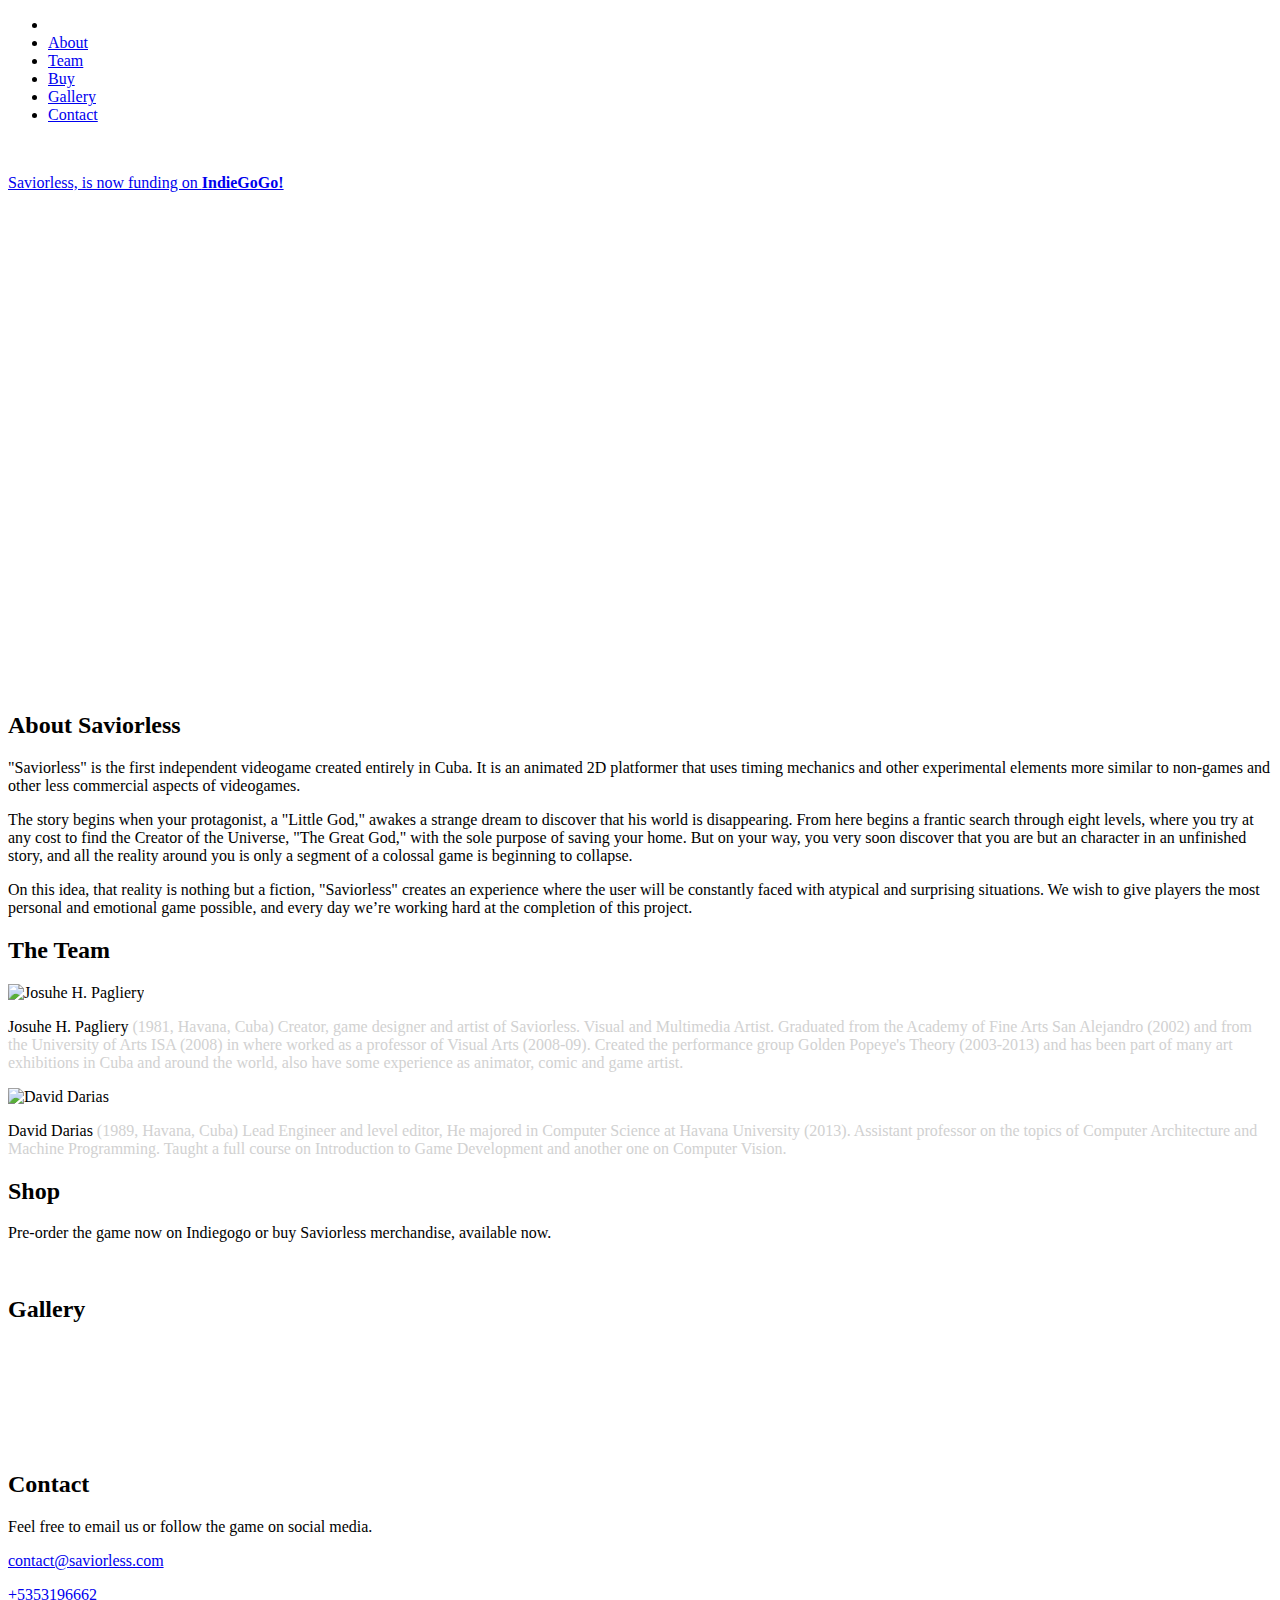
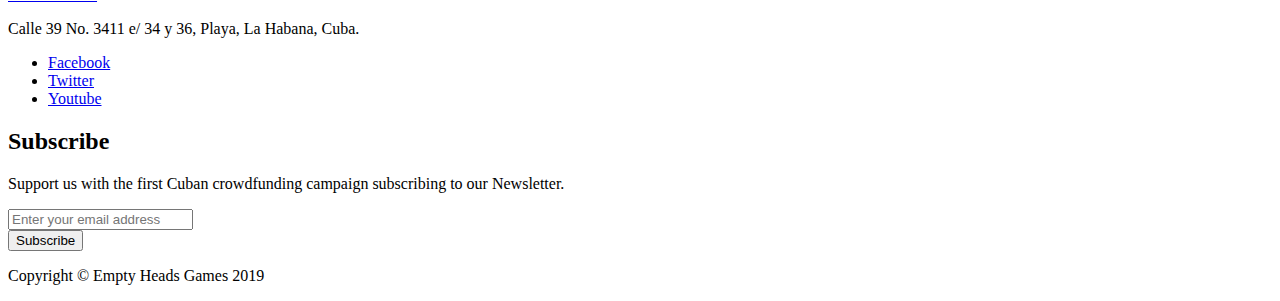
==== index.html @ 5dbf782b "Fixed mixed content" ====
<!DOCTYPE html>
<html lang="en">

<head>
    
    <!-- Some meta data for search engines -->
    <meta charset="utf-8">
    <meta http-equiv="X-UA-Compatible" content="IE=edge">
    <meta name="viewport" content="width=device-width, initial-scale=1">
    <meta name="description" content="This is the official website for the game Saviorless.">

    <title>Saviorless - The First Cuban Indie Game</title>

    <!-- Bootstrap Core CSS -->
    <link href="./css/bootstrap.min.css" rel="stylesheet">

    <!-- Custom CSS -->
    <link href="./css/grayscale.css" rel="stylesheet">

    <!-- Custom Fonts -->
    <link href="./font-awesome/css/font-awesome.min.css" rel="stylesheet" type="text/css">
    
    <!-- Gallery CSS -->
    <link href="./css/gallery.css" rel="stylesheet" type="text/css">
    <link rel="stylesheet" id="gallery-all-css-css"  href="./css/gallery-all.css?ver=4.2.8" type="text/css" media="all" />
    <link rel="stylesheet" id="style2-os-css-css"  href="./css/style2-os.css?ver=4.2.8" type="text/css" media="all" />

    <link href="./css/lightbox.min.css" rel="stylesheet">
    <link rel="stylesheet" id="fontawesome-css-css"  href="./css/font-awesome.css?ver=4.2.8" type="text/css" media="all" />
    
    <link href="https://fonts.googleapis.com/css?family=Lora:400,700,400italic,700italic" rel="stylesheet" type="text/css">
    <link href="https://fonts.googleapis.com/css?family=Montserrat:400,700" rel="stylesheet" type="text/css">

    <!-- HTML5 Shim and Respond.js IE8 support of HTML5 elements and media queries -->
    <!-- WARNING: Respond.js doesn't work if you view the page via file:// -->
    <!--[if lt IE 9]>
        <script src="https://oss.maxcdn.com/libs/html5shiv/3.7.0/html5shiv.js"></script>
        <script src="https://oss.maxcdn.com/libs/respond.js/1.4.2/respond.min.js"></script>
    <![endif]-->

</head>

<body id="page-top" data-spy="scroll" data-target=".navbar-fixed-top">

    <!-- Navigation -->
    <nav class="navbar navbar-custom navbar-fixed-top" role="navigation">
        <div class="menu">
            <div class="navbar-header">
                <!--<button type="button" class="navbar-toggle" data-toggle="collapse" data-target=".navbar-main-collapse">
                    <i class="fa fa-bars"></i>
                </button>
                <a class="navbar-brand page-scroll" href="#page-top">
                    <i class="fa fa-play-circle"></i>  <span class="light">Start</span> Bootstrap
                </a>-->
            </div>

            <!-- Collect the nav links, forms, and other content for toggling -->
            <div class="collapse navbar-collapse navbar-right navbar-main-collapse">
                <ul class="nav navbar-nav">
                    <!-- Hidden li included to remove active class from about link when scrolled up past about section -->
                    <li class="hidden">
                        <a href="#page-top"></a>
                    </li>
                    <li>
                        <a class="page-scroll" href="#about">About</a>
                    </li>
                    <li>
                        <a class="page-scroll" href="#team">Team</a>
                    </li>               
                    <li>
                        <a class="page-scroll" href="#shop">Buy</a>
                    </li>
                    <li>
                        <a class="page-scroll" href="#gallery">Gallery</a>
                    </li>
                    <li>
                        <a class="page-scroll" href="#contact">Contact</a>
                    </li>
                    <!-- <li>
                        <a href="https://saviorless.com/spanish">Español</a>
                    </li> -->
                </ul>
            </div>
            <!-- /.navbar-collapse -->
        </div>
        <!-- /.container -->
    </nav>

    <!-- Intro Header -->
    <header class="intro">
        <div class="intro-body">            
           <i class="fa animated"></i>
           <a href="https://www.indiegogo.com/projects/savior-cuba-s-first-indie-game/x/15073929#/">
                <div class="col-lg-8 col-lg-offset-2 text-left ">
                    <img src="./img/iggcampaign.png" alt="" class="campaign-img johann">
                </div>
            </a>
            <div class="col-lg-8 col-lg-offset-2 subscribe-container">
                <p class="subscribe-text"><a href="https://igg.me/at/savior-game">Saviorless, is now funding on <strong>IndieGoGo!</strong></a></p>
            </div>
        </div>
    </header>
    
    <!-- About Section -->
    <section id="about" class="container content-section text-center">
        <div class="row">
        <iframe width="854" height="480" src="https://www.youtube.com/embed/523-7oLq68Y" frameborder="0" allowfullscreen></iframe>
            <div class="col-lg-8 col-lg-offset-2">
                <h2>About Saviorless</h2>
                <p>
                    "Saviorless" is the first independent videogame created entirely in Cuba. It is an animated 2D platformer that uses timing mechanics and other experimental elements more similar to non-games and other less commercial aspects of videogames.
                </p>                 
                <p>
                    The story begins when your protagonist, a "Little God," awakes a strange dream to discover that his world is disappearing. From here begins a frantic search through eight levels, where you try at any cost to find the Creator of the Universe, "The Great God," with the sole purpose of saving your home. But on your way, you very soon discover that you are but an character in an unfinished story, and all the reality around you is only a segment of a colossal game is beginning to collapse. 
                </p>
                <p>
                    On this idea, that reality is nothing but a fiction, "Saviorless" creates an experience where the user will be constantly faced with atypical and surprising situations. We wish to give players the most personal and emotional game possible, and every day we’re working hard at the completion of this project.
                </p>
            </div>
        </div>
    </section>
    <!-- END About Section -->
    
    <!-- Content Section -->
    <section id="content" class="content-section text-center">
        <div class="download-section-1">
            <div class="container">
                <div class="col-lg-8 col-lg-offset-2">
                    <h2></h2>
                    <p></p>                    
                </div>
            </div>
        </div>
    </section>
    <!--END Content Section -->
    
    <!-- Team Section -->
    <section id="team" class="container content-section text-center">
        <div class="row">
            <div class="col-lg-8 col-lg-offset-2">
                <h2>The Team</h2>
                <img src="./img/josuhe.png" alt="Josuhe H. Pagliery" height="190" >
                <p>
                    <!-- PARCHESON DO NOT PASTE CODE OR TEXT HERE-->
                </p>
                <p>
                  Josuhe H. Pagliery <span style="color: rgb(209, 209, 209)">(1981, Havana, Cuba) Creator, game designer and artist of Saviorless. Visual and Multimedia Artist. Graduated from the Academy of Fine Arts San Alejandro (2002) and from the University of Arts ISA (2008) in where worked as a professor of Visual Arts (2008-09). Created the performance group Golden Popeye's Theory (2003-2013) and has been part of many art exhibitions in Cuba and around the world, also have some experience as animator, comic and game artist.</span>
                </p>

                <img src="./img/david.jpg" alt="David Darias" height="190">
                <p>
                  <!-- PARCHESON DO NOT PASTE CODE OR TEXT HERE-->
                </p>
                <p>
                  David Darias <span style="color: rgb(209, 209, 209)">(1989, Havana, Cuba) Lead Engineer and level editor, He majored in Computer Science at Havana University (2013). Assistant professor on the topics of Computer Architecture and Machine Programming. Taught a full course on Introduction to Game Development and another one on Computer Vision.</span>
                </p>
                
            </div>
        </div>
    </section>
    <!--END Team Section -->
    
    <!-- Content Section -->
    <section id="content" class="content-section text-center">
        <div class="download-section-2">
            <div class="container">
                <div class="col-lg-8 col-lg-offset-2">
                    <h2></h2>
                    <p></p>                    
                </div>
            </div>
        </div>
    </section>
    <!--END Content Section -->
    
    <!-- Shop Section -->
    <section id="shop" class="container content-section text-center">
        <div class="row">
            <div class="col-lg-8 col-lg-offset-2">
                <h2>Shop</h2>
                <p>
                    Pre-order the game now on Indiegogo or buy Saviorless merchandise, available now.
                </p>

                <div style="text-align:center">
					<a href="https://www.indiegogo.com/projects/savior-cuba-s-first-indie-game/x/15073929#/"><img src="./img/iggcampaign.png" alt=""></a>
                </div>

                <p></p>
                <!-- All the merchandise code, we have none so it is commented -->
                <!-- <h3>Merchandise</h3>

                <div id='collection-component-14b2c79ce01'></div>
                <script type="text/javascript">
                /*<![CDATA[*/

                (function () {
                  var scriptURL = 'https://sdks.shopifycdn.com/buy-button/latest/buy-button-storefront.min.js';
                  if (window.ShopifyBuy) {
                    if (window.ShopifyBuy.UI) {
                      ShopifyBuyInit();
                    } else {
                      loadScript();
                    }
                  } else {
                    loadScript();
                  }

                  function loadScript() {
                    var script = document.createElement('script');
                    script.async = true;
                    script.src = scriptURL;
                    (document.getElementsByTagName('head')[0] || document.getElementsByTagName('body')[0]).appendChild(script);
                    script.onload = ShopifyBuyInit;
                  }

                  function ShopifyBuyInit() {
                    var client = ShopifyBuy.buildClient({
                      domain: 'this-is-my-co.myshopify.com',
                      apiKey: '4f7c0e0a774427cfbc01e65e564c1fd7',
                      appId: '6',
                    });

                    ShopifyBuy.UI.onReady(client).then(function (ui) {
                      ui.createComponent('collection', {
                        id: 50714738803,
                        node: document.getElementById('collection-component-14b2c79ce01'),
                        moneyFormat: '%24%7B%7Bamount%7D%7D',
                        options: {
                  "product": {
                    "variantId": "all",
                    "contents": {
                      "imgWithCarousel": false,
                      "variantTitle": false,
                      "description": false,
                      "buttonWithQuantity": false,
                      "quantity": false
                    },
                    "styles": {
                      "product": {
                        "@media (min-width: 601px)": {
                          "max-width": "calc(25% - 20px)",
                          "margin-left": "20px",
                          "margin-bottom": "50px"
                        }
                      },
                      "button": {
                        "background-color": "#c70218",
                        "font-family": "Lora, serif",
                        ":hover": {
                          "background-color": "#ff0329"
                        },
                        "font-weight": "normal",
                        ":focus": {
                          "background-color": "#ff0329"
                        }
                      },
                      "variantTitle": {
                        "font-family": "Lora, serif",
                        "font-weight": "normal"
                      },
                      "title": {
                        "font-family": "Lora, serif",
                        "font-weight": "normal",
                        "color": "#ffffff"
                      },
                      "description": {
                        "font-family": "Lora, serif",
                        "font-weight": "normal"
                      },
                      "price": {
                        "font-family": "Lora, serif",
                        "color": "#ffffff",
                        "font-weight": "normal"
                      },
                      "compareAt": {
                        "font-family": "Lora, serif",
                        "font-weight": "normal",
                        "color": "#ffffff"
                      }
                    },
                    "googleFonts": [
                      "Lora",
                      "Lora",
                      "Lora",
                      "Lora",
                      "Lora",
                      "Lora"
                    ]
                  },
                  "cart": {
                    "contents": {
                      "button": true
                    },
                    "styles": {
                      "button": {
                        "background-color": "#c70218",
                        "font-family": "Lora, serif",
                        ":hover": {
                          "background-color": "#ff0329"
                        },
                        "font-weight": "normal",
                        ":focus": {
                          "background-color": "#ff0329"
                        }
                      },
                      "footer": {
                        "background-color": "#ffffff"
                      }
                    },
                    "googleFonts": [
                      "Lora"
                    ]
                  },
                  "modalProduct": {
                    "contents": {
                      "img": false,
                      "imgWithCarousel": true,
                      "variantTitle": false,
                      "buttonWithQuantity": true,
                      "button": false,
                      "quantity": false
                    },
                    "styles": {
                      "product": {
                        "@media (min-width: 601px)": {
                          "max-width": "100%",
                          "margin-left": "0px",
                          "margin-bottom": "0px"
                        }
                      },
                      "button": {
                        "background-color": "#c70218",
                        "font-family": "Lora, serif",
                        ":hover": {
                          "background-color": "#ff0329"
                        },
                        "font-weight": "normal",
                        ":focus": {
                          "background-color": "#ff0329"
                        }
                      },
                      "variantTitle": {
                        "font-family": "Lora, serif",
                        "font-weight": "normal"
                      },
                      "title": {
                        "font-family": "Lora, serif",
                        "font-weight": "normal"
                      },
                      "description": {
                        "font-family": "Lora, serif",
                        "font-weight": "normal"
                      },
                      "price": {
                        "font-family": "Lora, serif",
                        "font-weight": "normal"
                      },
                      "compareAt": {
                        "font-family": "Lora, serif",
                        "font-weight": "normal"
                      }
                    },
                    "googleFonts": [
                      "Lora",
                      "Lora",
                      "Lora",
                      "Lora",
                      "Lora",
                      "Lora"
                    ]
                  },
                  "toggle": {
                    "styles": {
                      "toggle": {
                        "font-family": "Lora, serif",
                        "background-color": "#c70218",
                        ":hover": {
                          "background-color": "#ff0329"
                        },
                        "font-weight": "normal",
                        ":focus": {
                          "background-color": "#ff0329"
                        }
                      }
                    },
                    "googleFonts": [
                      "Lora"
                    ]
                  },
                  "option": {
                    "styles": {
                      "label": {
                        "font-family": "Lora, serif"
                      },
                      "select": {
                        "font-family": "Lora, serif"
                      }
                    },
                    "googleFonts": [
                      "Lora",
                      "Lora"
                    ]
                  },
                  "productSet": {
                    "styles": {
                      "products": {
                        "@media (min-width: 601px)": {
                          "margin-left": "-20px"
                        }
                      }
                    }
                  }
                }
                      });
                    });
                  }
                })();
                /*]]>*/
                </script> -->
            </div>
        </div>
    </section>
    <!--END Shop Section -->

        <!-- Content Section -->
    <section id="content" class="content-section text-center">
        <div class="download-section-3">
            <div class="container">
                <div class="col-lg-8 col-lg-offset-2">
                    <h2></h2>
                    <p></p>                    
                </div>
            </div>
        </div>
    </section>
    <!--END Content Section -->
    
    <!-- Gallery Section -->
    <section id="gallery" class="container content-section text-center">
        <div class="row">
            <h2>Gallery</h2>
            <div class="col-lg-8 col-lg-offset-3">
                <div id="huge_it_gallery_container_1" class="super-list variable-sizes clearfix">
                    <div id="huge_it_gallery_container_moving_1" class="super-list variable-sizes clearfix">
                       <input type="hidden" class="pagenum" value="1" />
                       <input type="hidden" id="total" value="2" />
                       <div class="element_1" tabindex="0" data-symbol="" data-category="alkaline-earth">
                          <div class="image-block_1">
                             <a href="./img/1.jpg" data-lightbox="image-1" data-title=""><img alt="" id="wd-cl-img0" title="" src="./img/1.jpg"  /></a>
                          </div>                              
                       </div>
                       <div class="element_1" tabindex="0" data-symbol="" data-category="alkaline-earth">
                          <div class="image-block_1">
                              <a href="./img/2.jpg" data-lightbox="image-1" data-title=""><img alt="" id="wd-cl-img0" title="" src="./img/2.jpg"  /></a>
                          </div>                              
                       </div>
                       <div class="element_1" tabindex="0" data-symbol="" data-category="alkaline-earth">
                          <div class="image-block_1">
                              <a href="./img/3.jpg" data-lightbox="image-1" data-title=""><img alt="" id="wd-cl-img0" title="" src="./img/3.jpg"  /></a>
                          </div>
                       </div>
                       <div class="element_1" tabindex="0" data-symbol="" data-category="alkaline-earth">
                          <div class="image-block_1">
                              <a href="./img/4.jpg" data-lightbox="image-1" data-title=""><img alt="" id="wd-cl-img0" title="" src="./img/4.jpg"  /></a>
                          </div>                              
                       </div>

                       <div class="element_1" tabindex="0" data-symbol="" data-category="alkaline-earth">
                          <div class="image-block_1">
                              <a href="./img/5.jpg" data-lightbox="image-1" data-title=""><img alt="" id="wd-cl-img0" title="" src="./img/5.jpg"  /></a>
                          </div>                              
                       </div>
                       <div class="element_1" tabindex="0" data-symbol="" data-category="alkaline-earth">
                          <div class="image-block_1">
                              <a href="./img/6.jpg" data-lightbox="image-1" data-title=""><img alt="" id="wd-cl-img0" title="" src="./img/6.jpg"  /></a>
                          </div>
                       </div>                           
                    </div>
                    <div style="clear:both;"></div>
                 </div>
            </div>
        </div>
    </section>
    <!--END Gallery Section -->
    
    <!-- Contact Section -->
    <section id="contact" class="container content-section text-center">
        <div class="row">
            <div class="col-lg-8 col-lg-offset-2">
                <h2>Contact</h2>
                <p>Feel free to email us or follow the game on social media.</p>
                <p>
                    <a href="mailto:contact@saviorless.com">contact@saviorless.com</a>
                </p>
                <p>
                    <a href="tel:+5353196662"> <span class="fa fa-fw fa-phone"></span>+5353196662 </a> 
                </p>
                <p>
                    <span class="fa fa-fw fa-map-marker"></span>Calle 39 No. 3411 e/ 34 y 36, Playa, La Habana, Cuba.
                </p>
                <ul class="list-inline banner-social-buttons">
                    <li>
                        <a href="https://www.facebook.com/saviorthegame/" class="btn btn-default btn-lg"><i class="fa fa-facebook fa-fw"></i> <span class="network-name">Facebook</span></a>
                    </li>
                    <li>
                        <a href="https://twitter.com/saviorindiegame" class="btn btn-default btn-lg"><i class="fa fa-twitter fa-fw"></i> <span class="network-name">Twitter</span></a>
                    </li>
                    <li>
                        <a href="https://www.youtube.com/channel/UCpnkd_pAdCxkTKyI85HdWoQ" class="btn btn-default btn-lg"><i class="fa fa-youtube fa-fw"></i> <span class="network-name">Youtube</span></a>
                    </li>                    
                </ul>
            </div>
        </div>
    </section>
    <!--END Contact Section -->
    
    <!-- Newsleter Section -->
    <section id="mail" class="container content-section text-center">
        <div class="row">
            <div class="col-lg-8 col-lg-offset-2">
                <h2>Subscribe</h2>
                <p>Support us with the first Cuban crowdfunding campaign subscribing to our Newsletter.</p>
                <!-- Begin MailChimp Signup Form -->
                <link href="//cdn-images.mailchimp.com/embedcode/classic-10_7.css" rel="stylesheet" type="text/css">
                <style type="text/css">
                        #mc_embed_signup{; clear:left; font:14px Helvetica,Arial,sans-serif; }
                        /* Add your own MailChimp form style overrides in your site stylesheet or in this style block.
                           We recommend moving this block and the preceding CSS link to the HEAD of your HTML file. */
                </style>
                <div id="mc_embed_signup">
                    <form action="//saviorthegame.us13.list-manage.com/subscribe/post?u=25863bc854d97cf1ac2eab4df&amp;id=24788198a7" method="post" id="mc-embedded-subscribe-form" name="mc-embedded-subscribe-form" class="validate" target="_blank" novalidate>
                        <div id="mc_embed_signup_scroll">
                            <div class="form-group">
                                <div class="row">
                                    <div class="col-md-4 col-xs-offset-4">
                                         <input type="email" value="" name="EMAIL" class="required email form-control" id="mce-EMAIL" placeholder="Enter your email address">
                                    </div>
                                </div>
                            </div>
                            <div id="mce-responses" class="clear">
                                    <div class="response" id="mce-error-response" style="display:none"></div>
                                    <div class="response" id="mce-success-response" style="display:none"></div>
                            </div>    <!-- real people should not fill this in and expect good things - do not remove this or risk form bot signups-->
                            <div style="position: absolute; left: -5000px;" aria-hidden="true"><input type="text" name="b_25863bc854d97cf1ac2eab4df_24788198a7" tabindex="-1" value=""></div>
                            <div class="text-center"><input type="submit" value="Subscribe" name="subscribe" id="mc-embedded-subscribe" class="button btn btn-default "></div>
                        </div>
                    </form>
                </div>
            <script type='text/javascript'
            src='//s3.amazonaws.com/downloads.mailchimp.com/js/mc-validate.js'></script><script
            type='text/javascript'>(function($) {window.fnames = new Array();
            window.ftypes = new
            Array();fnames[0]='EMAIL';ftypes[0]='email';fnames[1]='FNAME';ftypes[1]='text';fnames[2]='LNAME';ftypes[2]='text';}(jQuery));var
            $mcj = jQuery.noConflict(true);</script>
            <!--End mc_embed_signup-->
            </div>
        </div>
    </section>
    <!--END Newsleter Section -->
    
    
    
    <script> 
                     jQuery(function(){
                      var $paramssld = []; //<add> for lighbox container correctly viewing in small sizes 
                     $paramssld['ht_view6_width'] = 275;	
                     var defaultBlockWidth=$paramssld['ht_view6_width']+20+$paramssld['ht_view6_width']*2;
                        var $container = jQuery('#huge_it_gallery_container_moving_1');
                        
                        
                          // add randomish size classes
                          $container.find('.element_1').each(function(){
                            var $this = jQuery(this),
                                number = parseInt( $this.find('.number').text(), 10 );
                     		//alert(number);
                            if ( number % 7 % 2 === 1 ) {
                              $this.addClass('width2');
                            }
                            if ( number % 3 === 0 ) {
                              $this.addClass('height2');
                            }
                          });
                       reSortImages();
                       function reSortImages() {//<add> for lighbox container correctly viewing in small sizes
                     	$paramssld['ht_view6_width'] = (275 > jQuery(window).width())?jQuery(window).width():275;   
                     	$container.hugeitmicro({
                     	  itemSelector : '.element_1',
                     	  masonry : {
                     		columnWidth :  $paramssld['ht_view6_width']+10
                     	  },
                     	  masonryHorizontal : {
                     		rowHeight: 'auto'
                     	  },
                     	  cellsByRow : {
                     		columnWidth :  $paramssld['ht_view6_width'],
                     		rowHeight : 'auto'
                     	  },
                     	  cellsByColumn : {
                     		columnWidth : $paramssld['ht_view6_width'],
                     		rowHeight : 'auto'
                     	  },
                     	  getSortData : {
                     		symbol : function( $elem ) {
                     		  return $elem.attr('data-symbol');
                     		},
                     		category : function( $elem ) {
                     		  return $elem.attr('data-category');
                     		},
                     		number : function( $elem ) {
                     		  return parseInt( $elem.find('.number').text(), 10 );
                     		},
                     		weight : function( $elem ) {
                     		  return parseFloat( $elem.find('.weight').text().replace( /[\(\)]/g, '') );
                     		},
                     		name : function ( $elem ) {
                     		  return $elem.find('.name').text();
                     		}
                     	  }
                     	});
                     }
                        
                        
                          var $optionSets = jQuery('#huge_it_gallery_options .option-set'),
                              $optionLinks = $optionSets.find('a');
                     
                          $optionLinks.click(function(){
                            var $this = jQuery(this);
                     
                            if ( $this.hasClass('selected') ) {
                              return false;
                            }
                            var $optionSet = $this.parents('.option-set');
                            $optionSet.find('.selected').removeClass('selected');
                            $this.addClass('selected');
                      
                     
                            var options = {},
                                key = $optionSet.attr('data-option-key'),
                                value = $this.attr('data-option-value');
                     
                            value = value === 'false' ? false : value;
                            options[ key ] = value;
                            if ( key === 'layoutMode' && typeof changeLayoutMode === 'function' ) {
                     
                              changeLayoutMode( $this, options )
                            } else {
                     
                              $container.hugeitmicro( options );
                            }
                            
                            return false;
                          });
                     
                          jQuery(window).resize(function(){
                     	reSortImages();
                          });   
                                
                        
                     
                          var isHorizontal = false;
                          function changeLayoutMode( $link, options ) {
                            var wasHorizontal = isHorizontal;
                            isHorizontal = $link.hasClass('horizontal');
                     
                            if ( wasHorizontal !== isHorizontal ) {
                     
                              var style = isHorizontal ? 
                                { height: '100%', width: $container.width() } : 
                                { width: 'auto' };
                     
                              $container.filter(':animated').stop();
                     
                              $container.addClass('no-transition').css( style );
                              setTimeout(function(){
                                $container.removeClass('no-transition').hugeitmicro( options );
                              }, 100 )
                            } else {
                              $container.hugeitmicro( options );
                            }
                          }
                         
                        var $sortBy = jQuery('#sort-by');
                        jQuery('#shuffle a').click(function(){
                          $container.hugeitmicro('shuffle');
                          $sortBy.find('.selected').removeClass('selected');
                          $sortBy.find('[data-option-value="random"]').addClass('selected');
                          return false;
                        });
                     
                       jQuery(window).load(function(){
                     	$container.hugeitmicro('reLayout');
                       });
                      });
                      
                     
                  </script>
    <!-- Footer -->
    <footer>
        <div class="container text-center">
            <p>Copyright &copy; Empty Heads Games 2019</p>
        </div>
    </footer>
    <!--END Footer -->

    <!-- jQuery -->
    <script src="./js/jquery.js"></script>

    <!-- bootstrap Core JavaScript -->
    <script src="./js/bootstrap.min.js"></script>

    <!-- Plugin JavaScript -->
    <script src="./js/jquery.easing.min.js"></script>

    <!-- Gallery-->
    <script src="./js/lightbox.min.js"></script>
    <script type="text/javascript" src="./js/jquery.colorbox.js?ver=1.0.0"></script>
    <script type="text/javascript" src="./js/gallery-all.js?ver=1.0.0"></script>
    <script type="text/javascript" src="./js/jquery.hugeitmicro.min.js?ver=1.0.0"></script>

    <!-- Custom Theme JavaScript -->
    <script src="./js/grayscale.js"></script>
    <div id="cboxOverlay" style="display: none;"></div>
    <div id="colorbox" class="" role="dialog" tabindex="-1" style="display: none;"><div id="cboxWrapper"><div><div id="cboxTopLeft" style="float: left;"></div><div id="cboxTopCenter" style="float: left;"></div><div id="cboxTopRight" style="float: left;"></div></div><div style="clear: left;"><div id="cboxMiddleLeft" style="float: left;"></div><div id="cboxContent" style="float: left;"><div id="cboxTitle" style="float: left;"></div><div id="cboxCurrent" style="float: left;"></div><button type="button" id="cboxPrevious"></button><button type="button" id="cboxNext"></button><button id="cboxSlideshow"></button><div id="cboxLoadingOverlay" style="float: left;"></div><div id="cboxLoadingGraphic" style="float: left;"></div></div><div id="cboxMiddleRight" style="float: left;"></div></div><div style="clear: left;"><div id="cboxBottomLeft" style="float: left;"></div><div id="cboxBottomCenter" style="float: left;"></div><div id="cboxBottomRight" style="float: left;"></div></div></div><div style="position: absolute; width: 9999px; visibility: hidden; display: none; max-width: none;"></div></div>
    
    <!-- Google Analytics -->
    <script>
		(function(i,s,o,g,r,a,m){i['GoogleAnalyticsObject']=r;i[r]=i[r]||function(){
		(i[r].q=i[r].q||[]).push(arguments)},i[r].l=1*new Date();a=s.createElement(o),
		m=s.getElementsByTagName(o)[0];a.async=1;a.src=g;m.parentNode.insertBefore(a,m)
		})(window,document,'script','https://www.google-analytics.com/analytics.js','ga');
	
		ga('create', 'UA-79297632-1', 'auto');
		ga('send', 'pageview');

	</script>
</body>

</html>
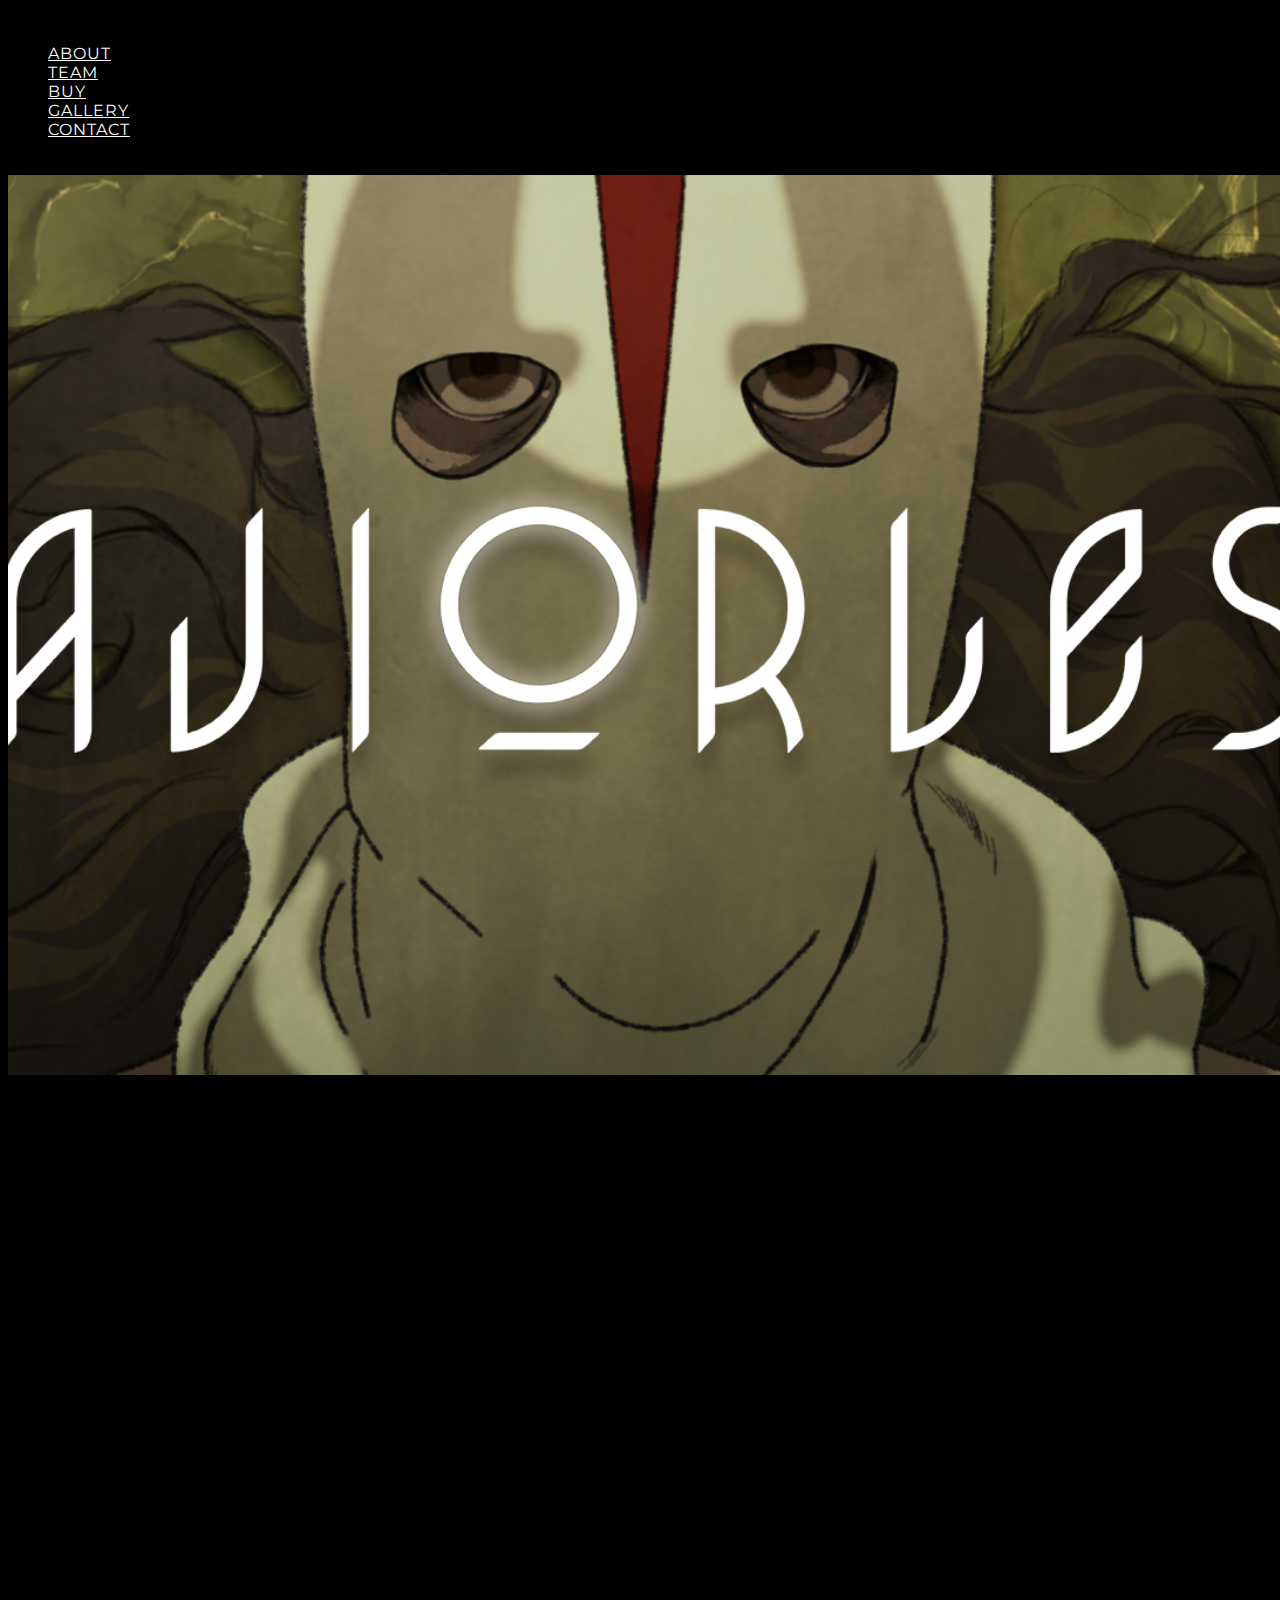
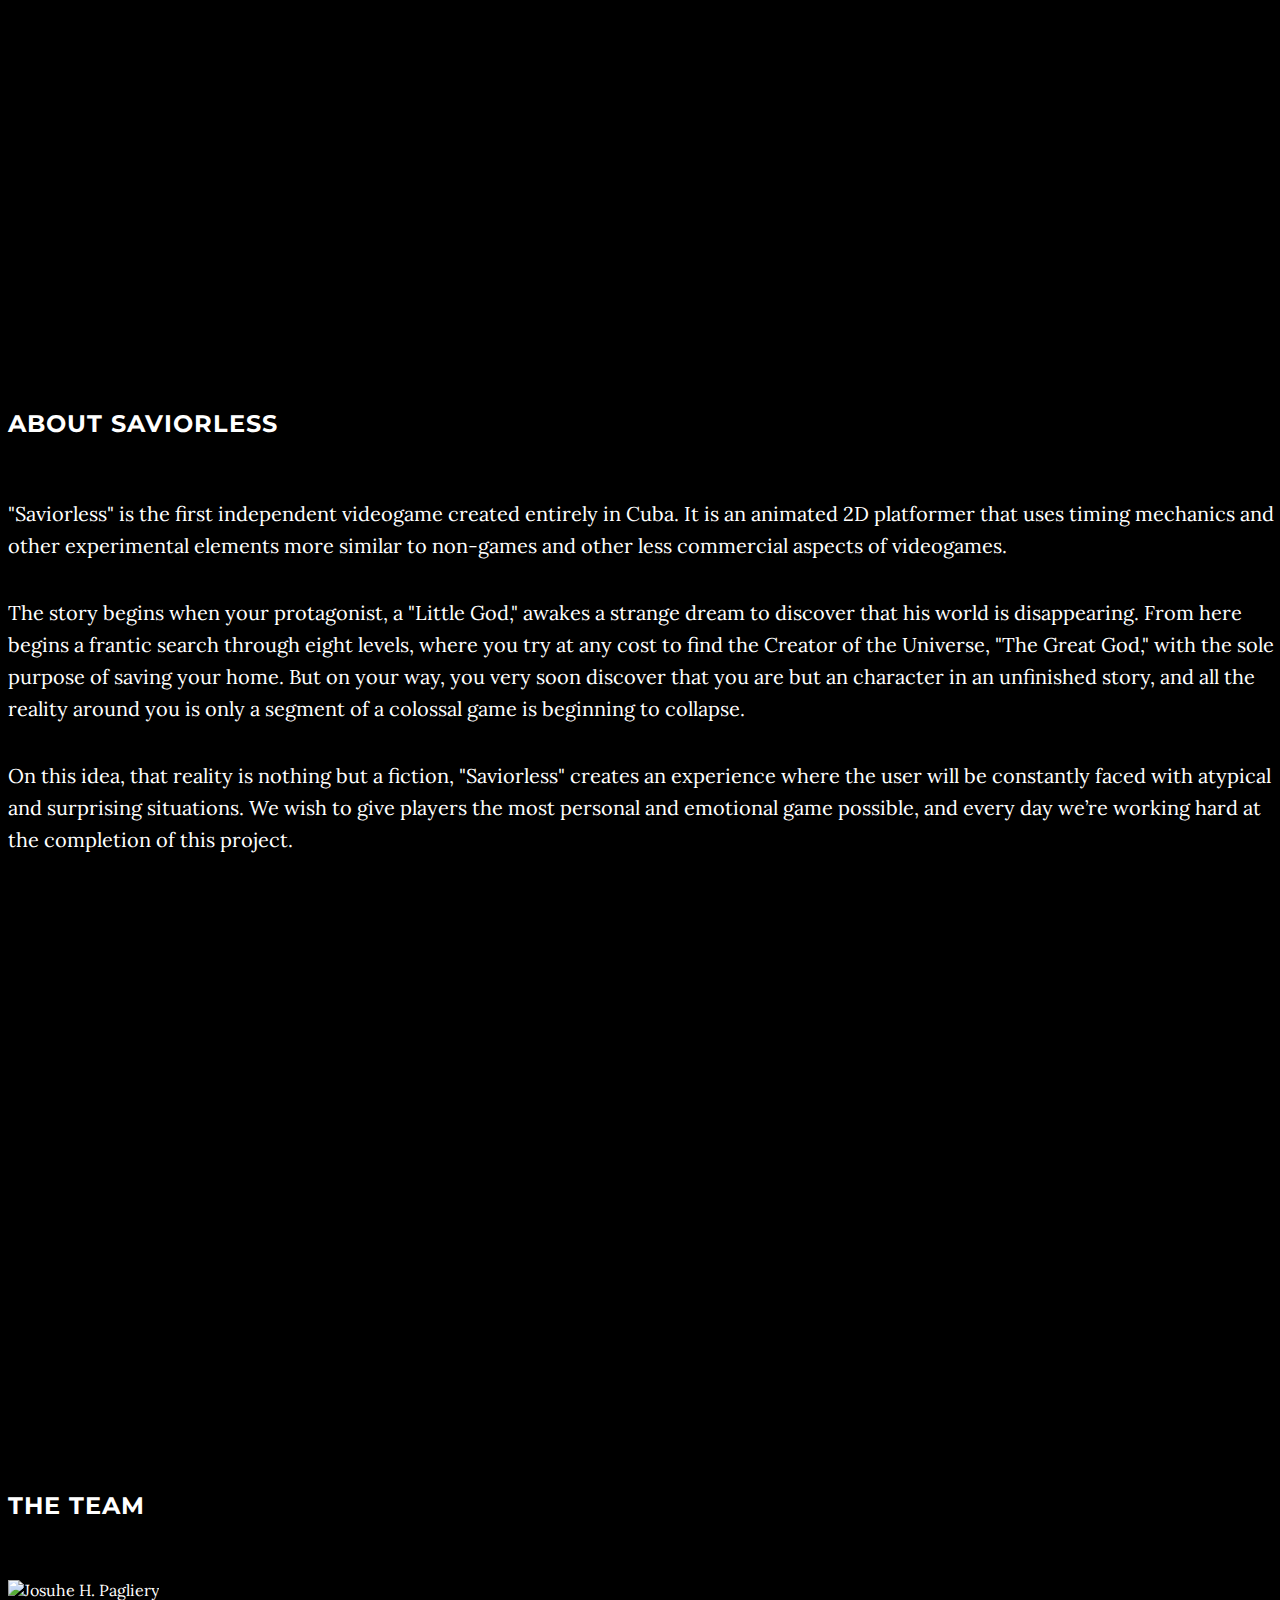
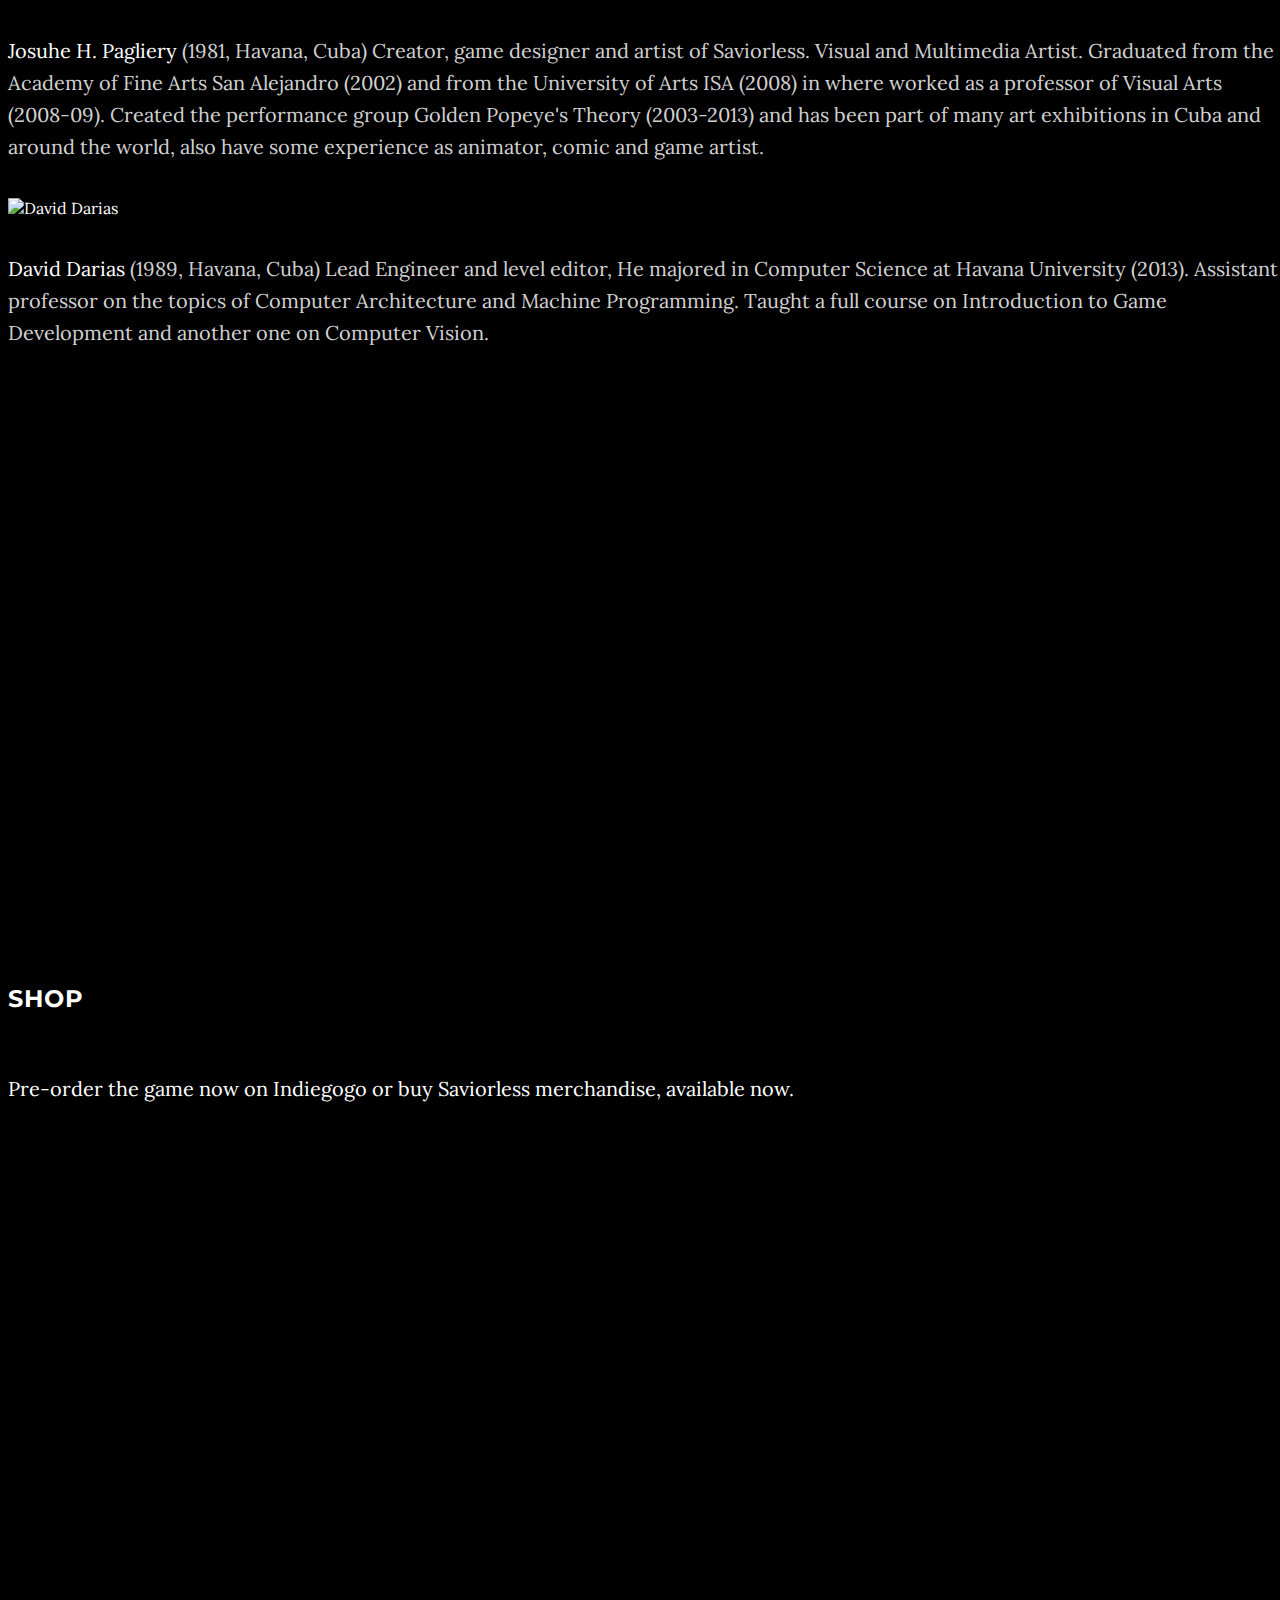
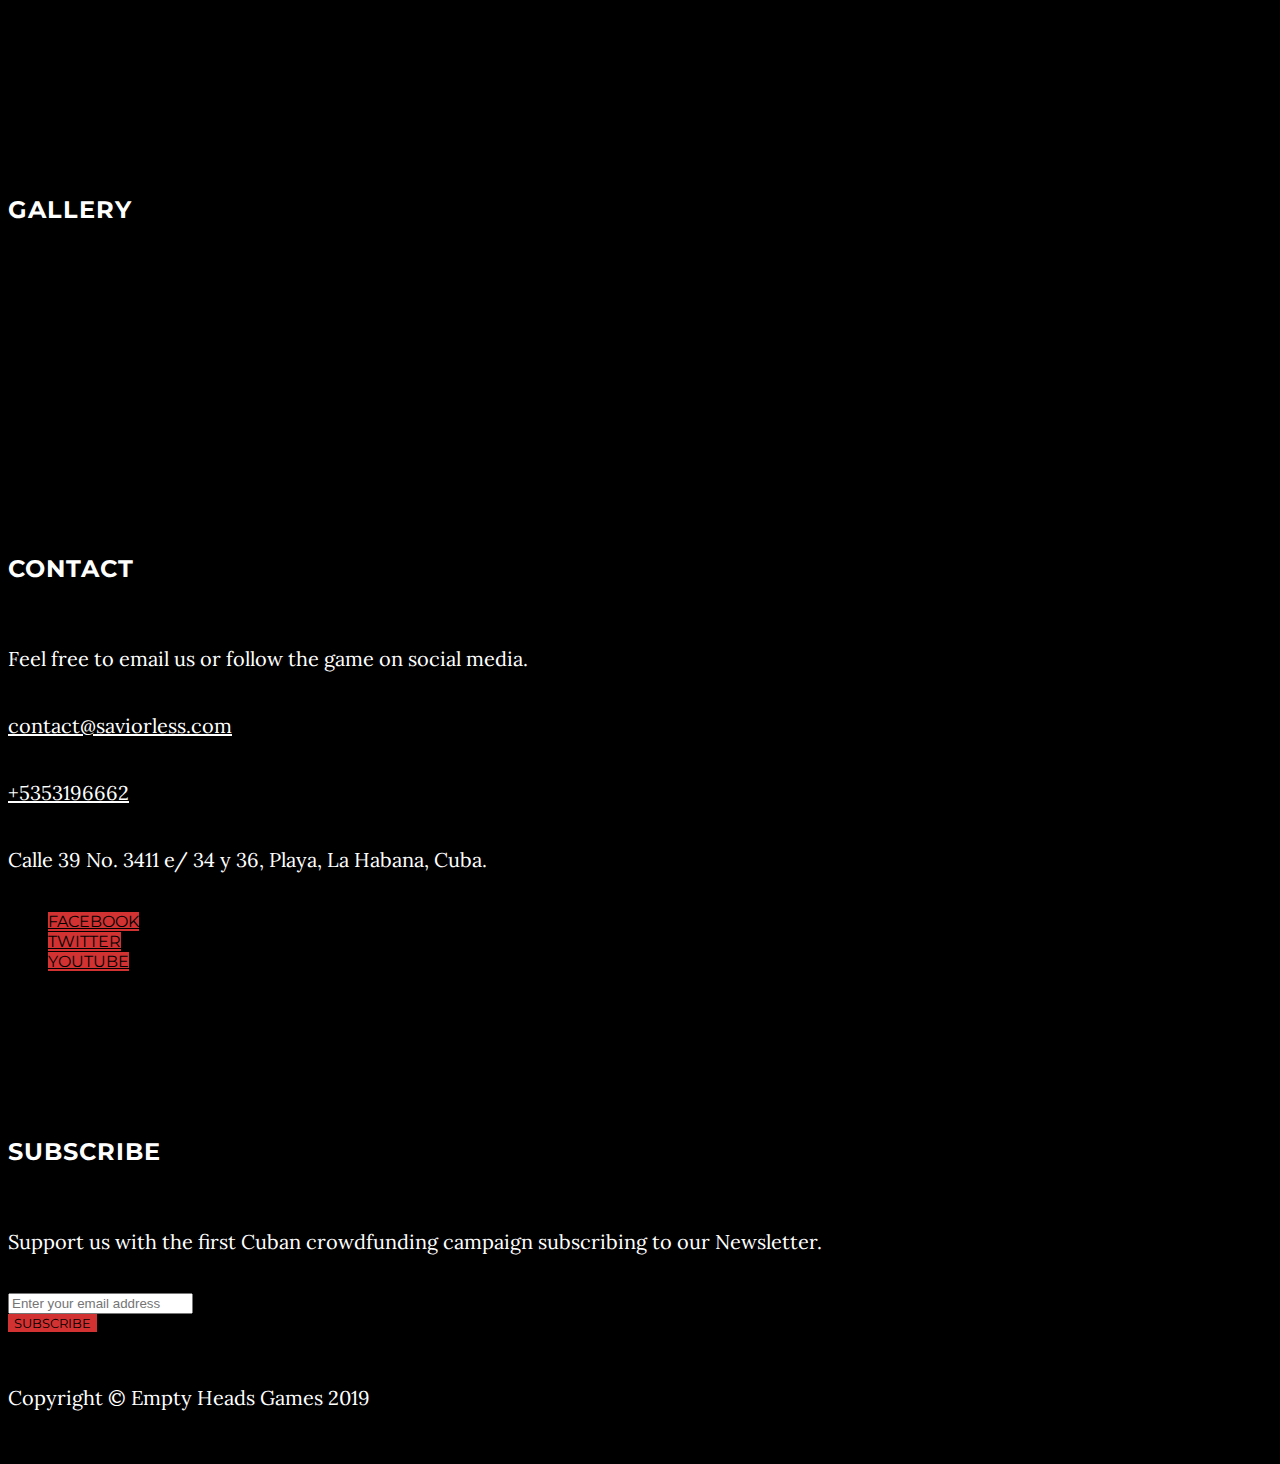
==== commit 66e9a2cf: "Included Presskit section" ====
--- a/index.html
+++ b/index.html
@@ -10,6 +10,7 @@
     <meta name="description" content="This is the official website for the game Saviorless.">
 
     <title>Saviorless - The First Cuban Indie Game</title>
+    <link rel="shortcut icon" href="/presskit/images/logo.png">
 
     <!-- Bootstrap Core CSS -->
     <link href="./css/bootstrap.min.css" rel="stylesheet">
@@ -96,15 +97,20 @@
                 </div>
             </a>
             <div class="col-lg-8 col-lg-offset-2 subscribe-container">
-                <p class="subscribe-text"><a href="https://igg.me/at/savior-game">Saviorless, is now funding on <strong>IndieGoGo!</strong></a></p>
+                <!-- <p class="subscribe-text"><a href="https://igg.me/at/savior-game">Saviorless, is now funding on <strong>IndieGoGo!</strong></a></p> -->
             </div>
         </div>
     </header>
+
+      <div class="video-player">
+        <iframe class="video-player__frame" src="https://www.youtube.com/embed/Mdhercym6u4?rel=0" frameborder="0"
+          allowfullscreen></iframe>
+      </div>
     
     <!-- About Section -->
     <section id="about" class="container content-section text-center">
         <div class="row">
-        <iframe width="854" height="480" src="https://www.youtube.com/embed/523-7oLq68Y" frameborder="0" allowfullscreen></iframe>
+        <!-- <iframe class="video-player__frame" src="https://www.youtube.com/embed/Mdhercym6u4" frameborder="0" allowfullscreen></iframe> -->
             <div class="col-lg-8 col-lg-offset-2">
                 <h2>About Saviorless</h2>
                 <p>
--- a/css/grayscale.css
+++ b/css/grayscale.css
@@ -0,0 +1,444 @@
+/*!
+ * Start Bootstrap - Grayscale Bootstrap Theme (http://startbootstrap.com)
+ * Code licensed under the Apache License v2.0.
+ * For details, see http://www.apache.org/licenses/LICENSE-2.0.
+ */
+
+body {
+    width: 100%;
+    height: 100%;
+    font-family: Lora,"Helvetica Neue",Helvetica,Arial,sans-serif;
+    color: #fff;
+    background-color: #000;
+}
+
+html {
+    width: 100%;
+    height: 100%;
+}
+
+h1,
+h2,
+h3,
+h4,
+h5,
+h6 {
+    margin: 0 0 35px;
+    text-transform: uppercase;
+    font-family: Montserrat,"Helvetica Neue",Helvetica,Arial,sans-serif;
+    font-weight: 700;
+    letter-spacing: 1px;
+}
+
+p {
+    margin: 0 0 25px;
+    font-size: 18px;
+    line-height: 1.5;
+}
+
+@media(min-width:768px) {
+    p {
+        margin: 0 0 35px;
+        font-size: 20px;
+        line-height: 1.6;
+    }
+}
+
+a {
+    color: #fff;
+    -webkit-transition: all .2s ease-in-out;
+    -moz-transition: all .2s ease-in-out;
+    transition: all .2s ease-in-out;
+}
+
+a:hover,
+a:focus {
+    text-decoration: none;
+    color: #fff;
+}
+
+.light {
+    font-weight: 400;
+}
+
+.navbar-custom {
+    margin-bottom: 0;
+    border-bottom: 1px solid rgba(255,255,255,.3);
+    text-transform: uppercase;
+    font-family: Montserrat,"Helvetica Neue",Helvetica,Arial,sans-serif;
+    background-color: #000;
+}
+
+.navbar-custom .navbar-brand {
+    font-weight: 700;
+}
+
+.navbar-custom .navbar-brand:focus {
+    outline: 0;
+}
+
+.navbar-custom .navbar-brand .navbar-toggle {
+    padding: 4px 6px;
+    font-size: 16px;
+    color: #fff;
+}
+
+.navbar-custom .navbar-brand .navbar-toggle:focus,
+.navbar-custom .navbar-brand .navbar-toggle:active {
+    outline: 0;
+}
+
+.navbar-custom a {
+    color: #fff;
+}
+
+.navbar-custom .nav li a {
+    -webkit-transition: background .3s ease-in-out;
+    -moz-transition: background .3s ease-in-out;
+    transition: background .3s ease-in-out;
+}
+
+.navbar-custom .nav li a:hover {
+    outline: 0;
+    color: rgba(255,255,255,.8);
+    background-color: transparent;
+}
+
+.navbar-custom .nav li a:focus,
+.navbar-custom .nav li a:active {
+    outline: 0;
+    background-color: transparent;
+}
+
+.navbar-custom .nav li.active {
+    outline: 0;
+}
+
+.navbar-custom .nav li.active a {
+    background-color: rgba(255,255,255,.3);
+}
+
+.navbar-custom .nav li.active a:hover {
+    color: #fff;
+}
+
+@media(min-width:768px) {
+    .navbar-custom {
+        padding: 20px 0;
+        border-bottom: 0;
+        letter-spacing: 1px;
+        background: 0 0;
+        -webkit-transition: background .5s ease-in-out,padding .5s ease-in-out;
+        -moz-transition: background .5s ease-in-out,padding .5s ease-in-out;
+        transition: background .5s ease-in-out,padding .5s ease-in-out;
+    }
+
+    .navbar-custom.top-nav-collapse {
+        padding: 0;
+        border-bottom: 1px solid rgba(255,255,255,.3);
+        background: #000;
+    }
+}
+
+.intro {
+    display: table;
+    width: 100%;
+    height: auto;
+    padding: 100px 0;
+    text-align: center;
+    color: #fff;
+    background: url(../presskit/images/header3.jpg) no-repeat bottom center scroll;
+    background-color: #000;
+    -webkit-background-size: cover;
+    -moz-background-size: cover;
+    background-size: cover;
+    -o-background-size: cover;
+}
+
+.intro .intro-body {
+    display: table-cell;
+    vertical-align: middle;
+}
+
+.intro .intro-body .brand-heading {
+    font-size: 40px;
+}
+
+.intro .intro-body .intro-text {
+    font-size: 18px;
+}
+
+@media(min-width:768px) {
+    .intro {
+        height: 100%;
+        padding: 0;
+    }
+
+    .intro .intro-body .brand-heading {
+        font-size: 100px;
+    }
+
+    .intro .intro-body .intro-text {
+        font-size: 26px;
+    }
+}
+
+.btn-circle {
+    width: 100%;
+    height: 100%;
+    margin-top: 15px;
+    padding: 7px 16px;
+    border: none;
+    border-radius: none;
+    font-size: 40px;
+    color: #fff;
+    background: 0 0;
+    -webkit-transition: background .3s ease-in-out;
+    -moz-transition: background .3s ease-in-out;
+    transition: background .3s ease-in-out;
+}
+
+.btn-circle:hover,
+.btn-circle:focus {
+    outline: 0;
+    color: #fff;
+}
+
+.btn-circle i.animated {
+    -webkit-transition-property: -webkit-transform;
+    -webkit-transition-duration: 1s;
+    -moz-transition-property: -moz-transform;
+    -moz-transition-duration: 1s;
+}
+
+.btn-circle:hover i.animated {
+    -webkit-animation-name: pulse;
+    -moz-animation-name: pulse;
+    -webkit-animation-duration: 1.5s;
+    -moz-animation-duration: 1.5s;
+    -webkit-animation-iteration-count: infinite;
+    -moz-animation-iteration-count: infinite;
+    -webkit-animation-timing-function: linear;
+    -moz-animation-timing-function: linear;
+}
+
+@-webkit-keyframes pulse {    
+    0% {
+        -webkit-transform: scale(1);
+        transform: scale(1);
+    }
+
+    50% {
+        -webkit-transform: scale(1.2);
+        transform: scale(1.2);
+    }
+
+    100% {
+        -webkit-transform: scale(1);
+        transform: scale(1);
+    }
+}
+
+@-moz-keyframes pulse {    
+    0% {
+        -moz-transform: scale(1);
+        transform: scale(1);
+    }
+
+    50% {
+        -moz-transform: scale(1.2);
+        transform: scale(1.2);
+    }
+
+    100% {
+        -moz-transform: scale(1);
+        transform: scale(1);
+    }
+}
+
+.content-section {
+    padding-top: 100px;
+}
+
+.download-section-1 {
+    background: url(../img/saviorbg1.jpg) no-repeat left center scroll;
+}
+
+.download-section-2 {
+    background: url(../img/saviorbg2.jpg) no-repeat left center scroll;
+}
+
+.download-section-3 {
+    background: url(../img/saviorbg3.jpg) no-repeat left center scroll;
+}
+
+.download-section-1, .download-section-2, .download-section-3 {
+    width: 100%;
+    padding: 150px 0;
+    color: #fff;
+    background-color: #000;
+    -webkit-background-size: cover;
+    -moz-background-size: cover;
+    background-size: cover;
+    -o-background-size: cover;
+}
+
+#map {
+    width: 100%;
+    height: 200px;
+    margin-top: 100px;
+}
+
+@media(min-width:767px) {
+    .content-section {
+        padding-top: 50px;
+    }
+
+    .download-section {
+        padding: 150px 0;
+    }
+
+    #map {
+        height: 400px;
+        margin-top: 250px;
+    }
+}
+
+
+.video-player {
+  position: relative;
+  margin-top: 5%;
+  
+  
+  
+  
+  padding-bottom: 56.25%; /* 16:9 */
+}
+
+.video-player__frame {
+  position: absolute;
+  top: 0;
+  left: 0;
+  margin-left: 10%;    
+
+  width: 80%;
+  height: 100%;
+}
+
+.btn {
+    border-radius: 0;
+    text-transform: uppercase;
+    font-family: Montserrat,"Helvetica Neue",Helvetica,Arial,sans-serif;
+    font-weight: 400;
+    -webkit-transition: all .3s ease-in-out;
+    -moz-transition: all .3s ease-in-out;
+    transition: all .3s ease-in-out;    
+}
+
+.btn-default {
+    border: none;
+    color: #ff0000;
+    background-color: transparent;
+}
+
+.btn-default,
+.btn-default:hover,
+.btn-default:focus {
+    border: none;
+    outline: 0;
+    color: #000;
+    background-color: #d23232 !important;
+}
+
+ul.banner-social-buttons {
+    margin-top: 0;
+}
+
+@media(max-width:1199px) {
+    ul.banner-social-buttons {
+        margin-top: 15px;
+    }
+}
+
+@media(max-width:767px) {
+    ul.banner-social-buttons li {
+        display: block;
+        margin-bottom: 20px;
+        padding: 0;
+    }
+
+    ul.banner-social-buttons li:last-child {
+        margin-bottom: 0;
+    }
+}
+
+li {
+    list-style: none;
+}
+
+footer {
+    padding: 50px 0;
+}
+
+footer p {
+    margin: 0;
+}
+
+::-moz-selection {
+    text-shadow: none;
+    background: #fcfcfc;
+    background: rgba(255,255,255,.2);
+}
+
+::selection {
+    text-shadow: none;
+    background: #fcfcfc;
+    background: rgba(255,255,255,.2);
+}
+
+img::selection {
+    background: 0 0;
+}
+
+img::-moz-selection {
+    background: 0 0;
+}
+
+body {
+    webkit-tap-highlight-color: rgba(255,255,255,.2);
+}
+
+h2 {
+    margin-top: 100px;
+    margin-bottom: 60px;
+}
+
+.menu {
+    margin-right: 50px;
+}
+
+.campaign-img {
+    text-align: left;
+    width: 300px;
+}
+
+.subscribe-container
+{
+    position: absolute;
+    bottom: 10px;
+}
+
+.subscribe-text
+{
+    margin: 0 0 0 0;
+    font-family: Montserrat;
+}
+
+.johann {
+    margin-top: -55%;
+    margin-left: -20%; /*esto es la posicion de la imagen de la campa;a de indiegogo*/
+}
+
+.email {
+    line-height: 1;
+}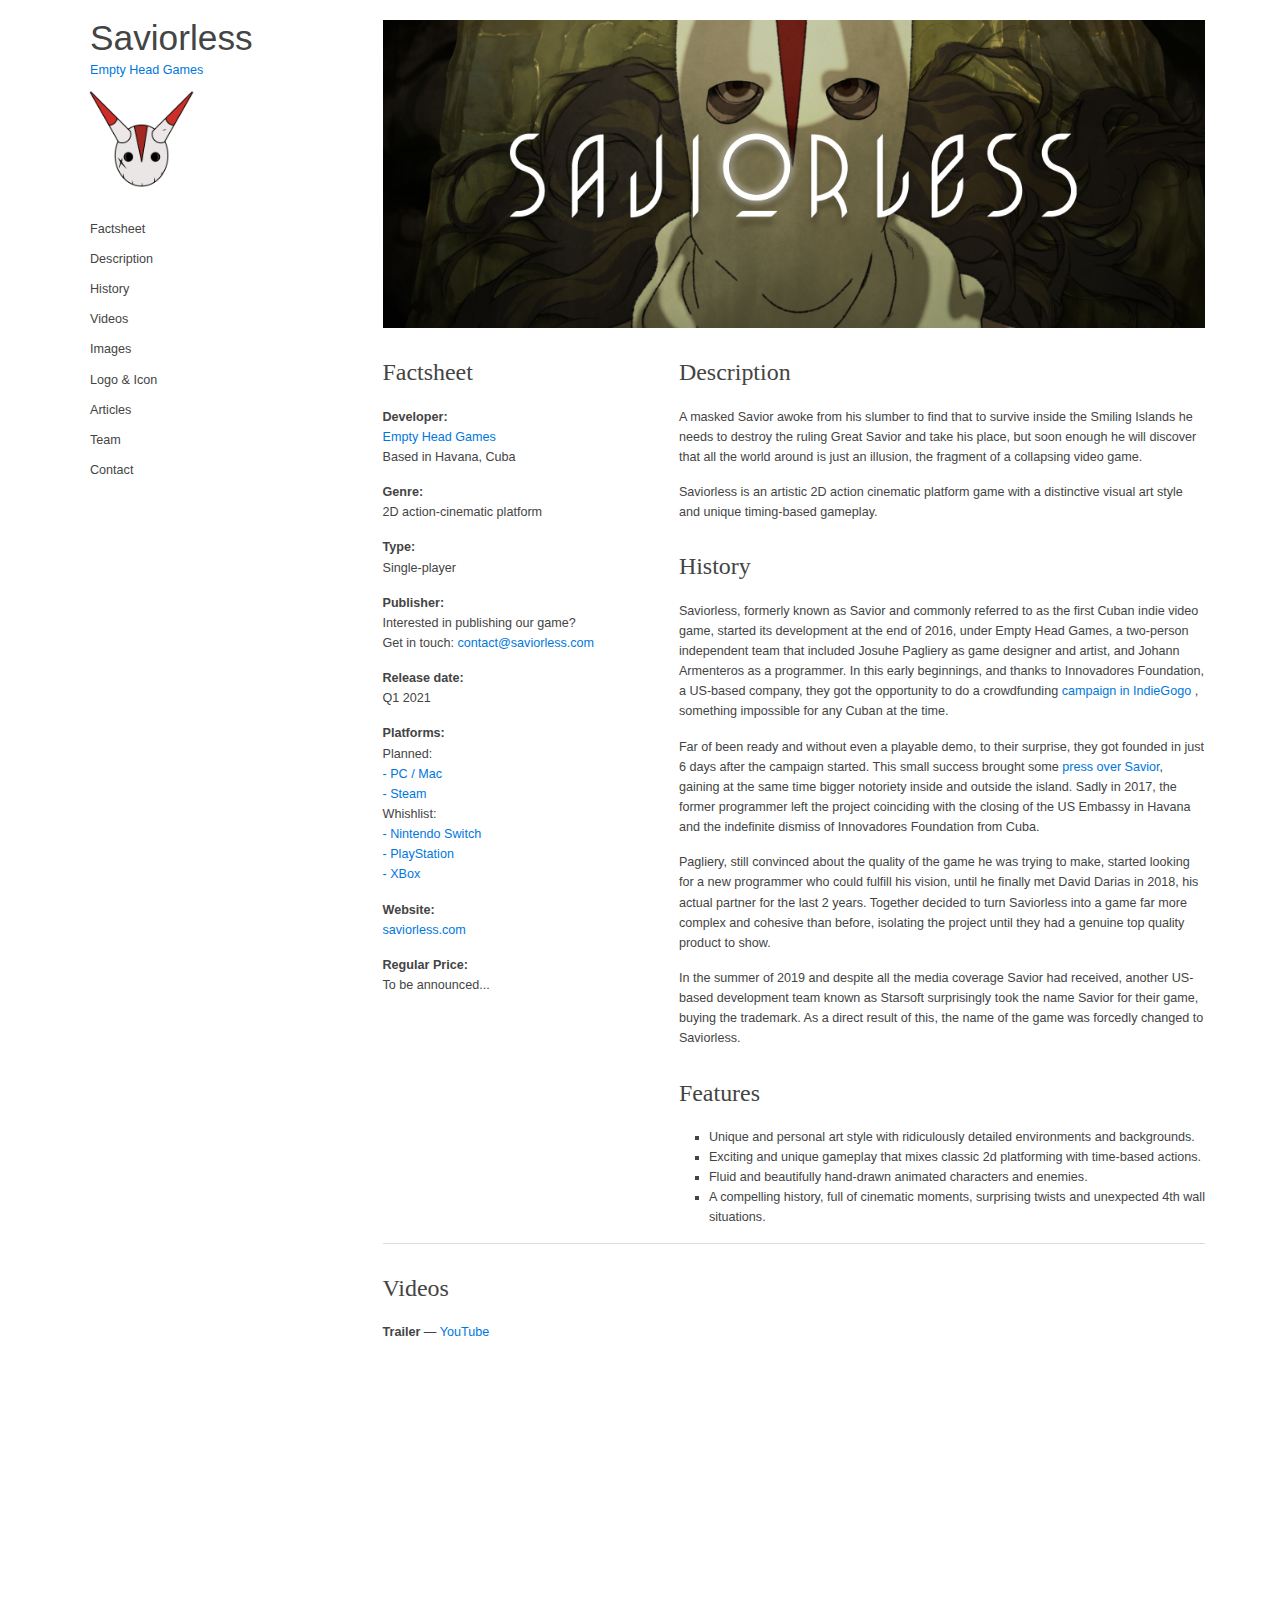
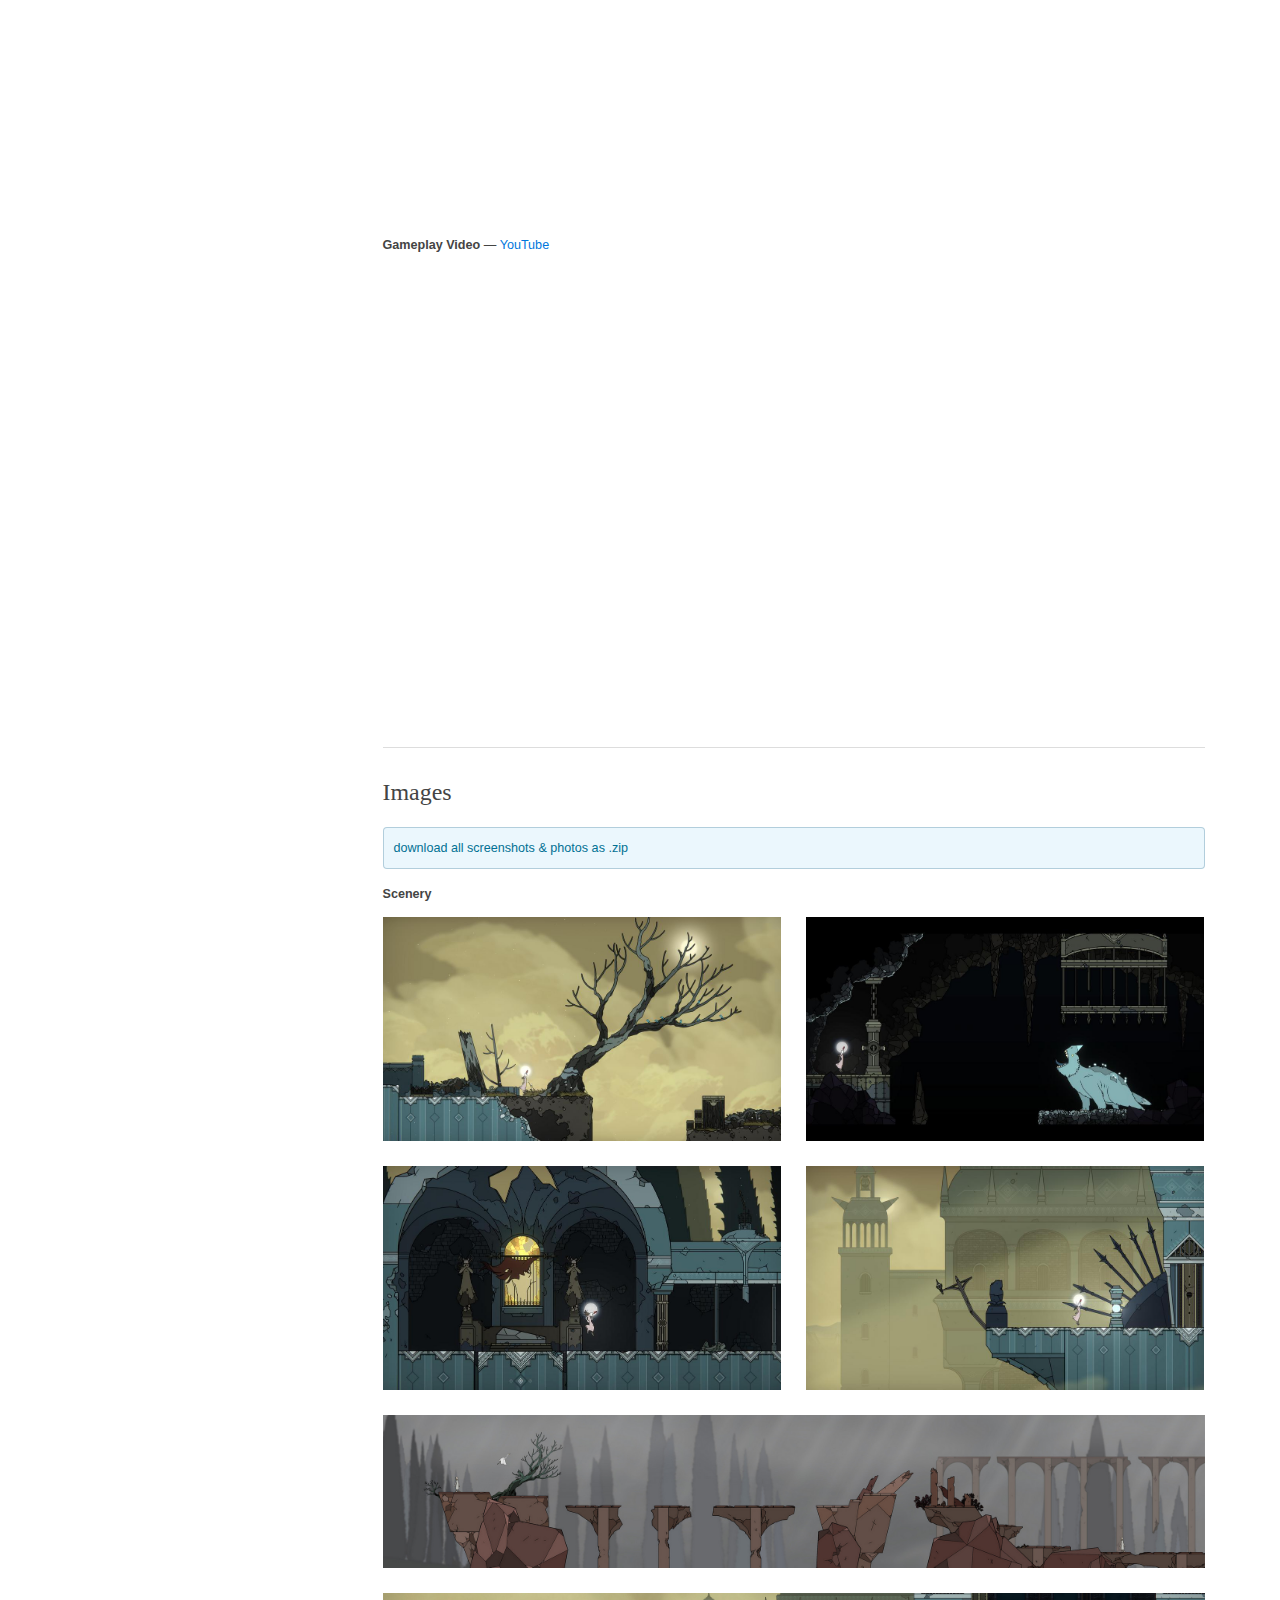
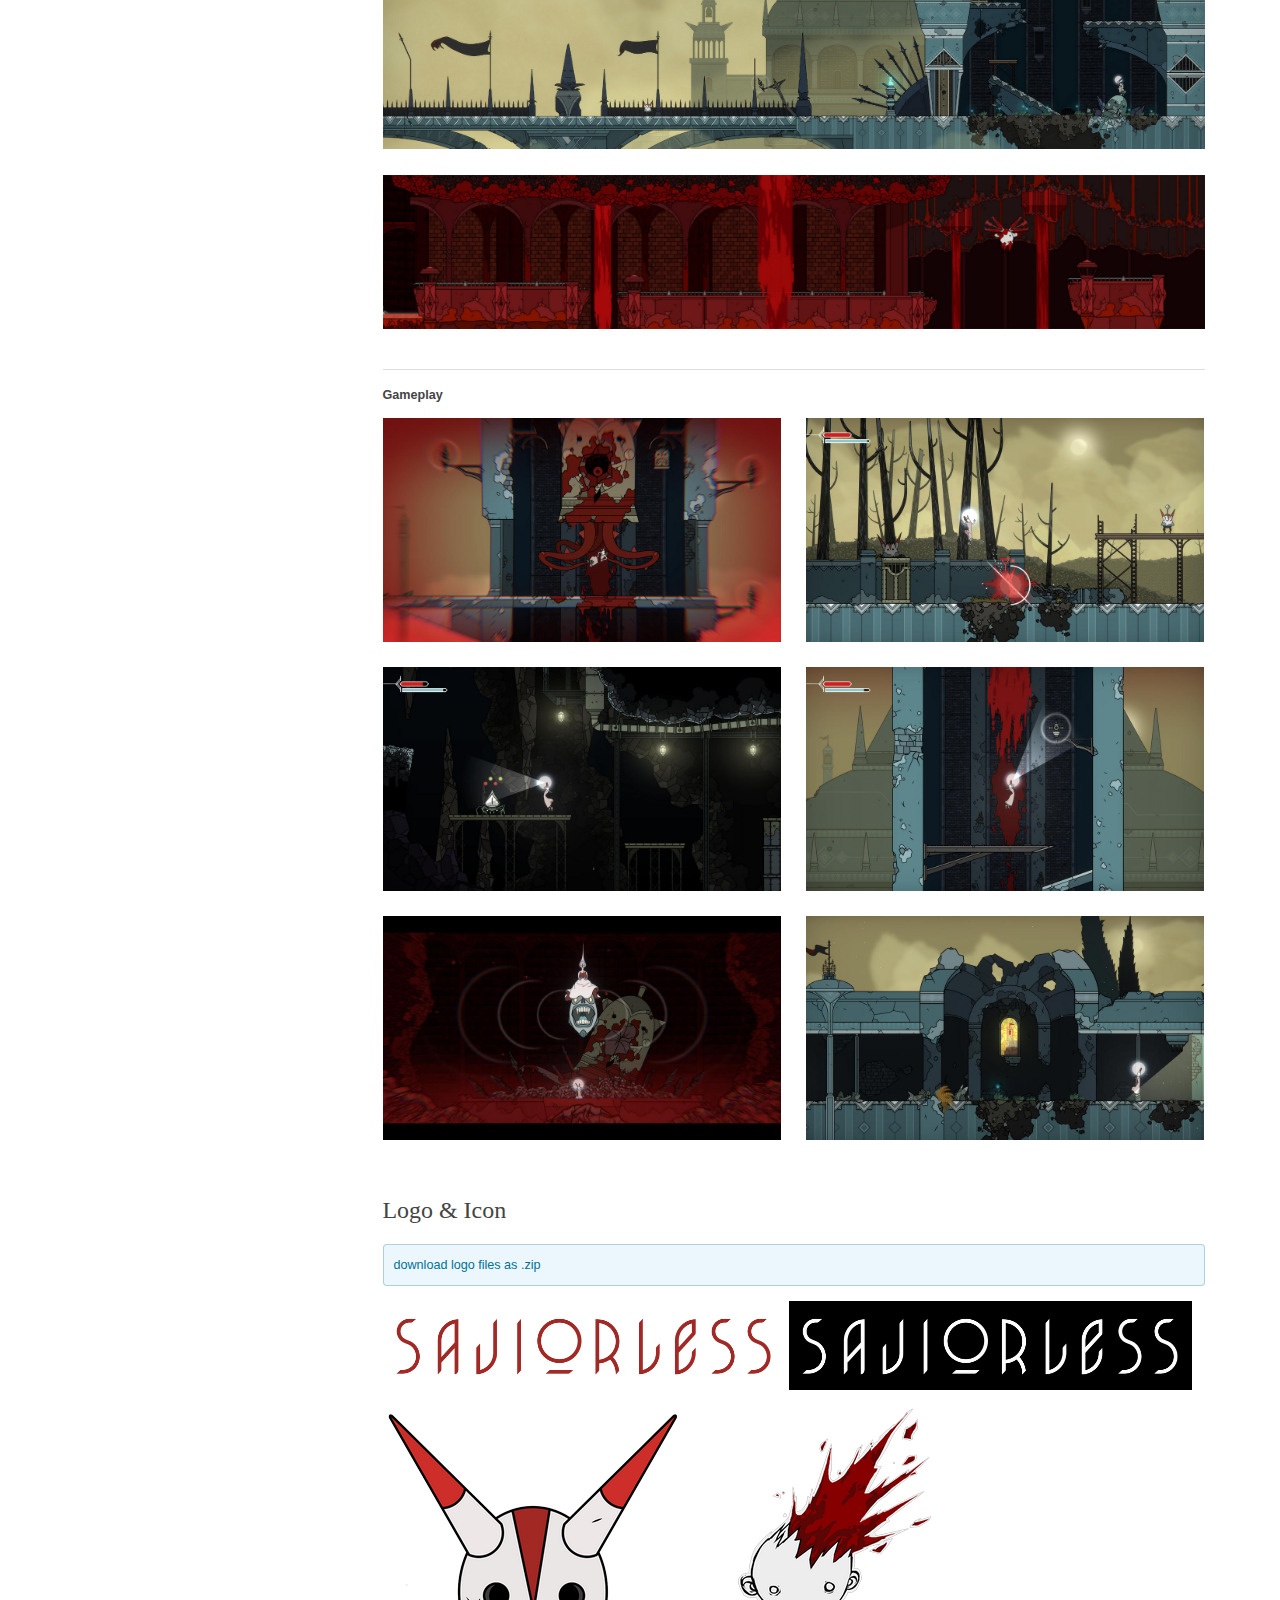
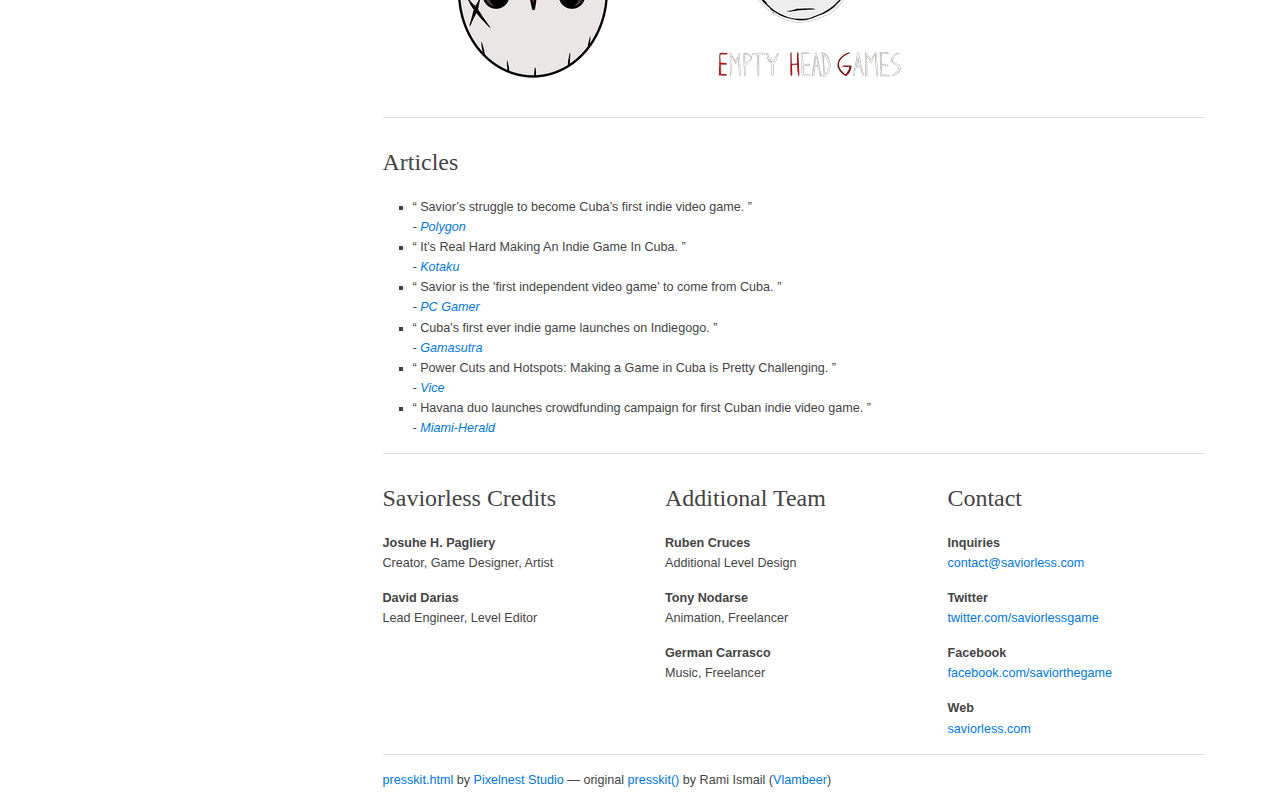
==== commit 074c1737: "Redirect to presskit" ====
--- a/index.html
+++ b/index.html
@@ -1,745 +1,14 @@
 <!DOCTYPE html>
 <html lang="en">
-
 <head>
-    
-    <!-- Some meta data for search engines -->
-    <meta charset="utf-8">
-    <meta http-equiv="X-UA-Compatible" content="IE=edge">
-    <meta name="viewport" content="width=device-width, initial-scale=1">
-    <meta name="description" content="This is the official website for the game Saviorless.">
-
-    <title>Saviorless - The First Cuban Indie Game</title>
-    <link rel="shortcut icon" href="/presskit/images/logo.png">
-
-    <!-- Bootstrap Core CSS -->
-    <link href="./css/bootstrap.min.css" rel="stylesheet">
-
-    <!-- Custom CSS -->
-    <link href="./css/grayscale.css" rel="stylesheet">
-
-    <!-- Custom Fonts -->
-    <link href="./font-awesome/css/font-awesome.min.css" rel="stylesheet" type="text/css">
-    
-    <!-- Gallery CSS -->
-    <link href="./css/gallery.css" rel="stylesheet" type="text/css">
-    <link rel="stylesheet" id="gallery-all-css-css"  href="./css/gallery-all.css?ver=4.2.8" type="text/css" media="all" />
-    <link rel="stylesheet" id="style2-os-css-css"  href="./css/style2-os.css?ver=4.2.8" type="text/css" media="all" />
-
-    <link href="./css/lightbox.min.css" rel="stylesheet">
-    <link rel="stylesheet" id="fontawesome-css-css"  href="./css/font-awesome.css?ver=4.2.8" type="text/css" media="all" />
-    
-    <link href="https://fonts.googleapis.com/css?family=Lora:400,700,400italic,700italic" rel="stylesheet" type="text/css">
-    <link href="https://fonts.googleapis.com/css?family=Montserrat:400,700" rel="stylesheet" type="text/css">
-
-    <!-- HTML5 Shim and Respond.js IE8 support of HTML5 elements and media queries -->
-    <!-- WARNING: Respond.js doesn't work if you view the page via file:// -->
-    <!--[if lt IE 9]>
-        <script src="https://oss.maxcdn.com/libs/html5shiv/3.7.0/html5shiv.js"></script>
-        <script src="https://oss.maxcdn.com/libs/respond.js/1.4.2/respond.min.js"></script>
-    <![endif]-->
-
+    <meta charset="UTF-8">
+    <meta name="viewport" content="width=device-width, initial-scale=1.0">
+    <meta http-equiv="X-UA-Compatible" content="ie=edge">
+    <title>Saviorless</title>
 </head>
-
-<body id="page-top" data-spy="scroll" data-target=".navbar-fixed-top">
-
-    <!-- Navigation -->
-    <nav class="navbar navbar-custom navbar-fixed-top" role="navigation">
-        <div class="menu">
-            <div class="navbar-header">
-                <!--<button type="button" class="navbar-toggle" data-toggle="collapse" data-target=".navbar-main-collapse">
-                    <i class="fa fa-bars"></i>
-                </button>
-                <a class="navbar-brand page-scroll" href="#page-top">
-                    <i class="fa fa-play-circle"></i>  <span class="light">Start</span> Bootstrap
-                </a>-->
-            </div>
-
-            <!-- Collect the nav links, forms, and other content for toggling -->
-            <div class="collapse navbar-collapse navbar-right navbar-main-collapse">
-                <ul class="nav navbar-nav">
-                    <!-- Hidden li included to remove active class from about link when scrolled up past about section -->
-                    <li class="hidden">
-                        <a href="#page-top"></a>
-                    </li>
-                    <li>
-                        <a class="page-scroll" href="#about">About</a>
-                    </li>
-                    <li>
-                        <a class="page-scroll" href="#team">Team</a>
-                    </li>               
-                    <li>
-                        <a class="page-scroll" href="#shop">Buy</a>
-                    </li>
-                    <li>
-                        <a class="page-scroll" href="#gallery">Gallery</a>
-                    </li>
-                    <li>
-                        <a class="page-scroll" href="#contact">Contact</a>
-                    </li>
-                    <!-- <li>
-                        <a href="https://saviorless.com/spanish">Español</a>
-                    </li> -->
-                </ul>
-            </div>
-            <!-- /.navbar-collapse -->
-        </div>
-        <!-- /.container -->
-    </nav>
-
-    <!-- Intro Header -->
-    <header class="intro">
-        <div class="intro-body">            
-           <i class="fa animated"></i>
-           <a href="https://www.indiegogo.com/projects/savior-cuba-s-first-indie-game/x/15073929#/">
-                <div class="col-lg-8 col-lg-offset-2 text-left ">
-                    <img src="./img/iggcampaign.png" alt="" class="campaign-img johann">
-                </div>
-            </a>
-            <div class="col-lg-8 col-lg-offset-2 subscribe-container">
-                <!-- <p class="subscribe-text"><a href="https://igg.me/at/savior-game">Saviorless, is now funding on <strong>IndieGoGo!</strong></a></p> -->
-            </div>
-        </div>
-    </header>
-
-      <div class="video-player">
-        <iframe class="video-player__frame" src="https://www.youtube.com/embed/Mdhercym6u4?rel=0" frameborder="0"
-          allowfullscreen></iframe>
-      </div>
-    
-    <!-- About Section -->
-    <section id="about" class="container content-section text-center">
-        <div class="row">
-        <!-- <iframe class="video-player__frame" src="https://www.youtube.com/embed/Mdhercym6u4" frameborder="0" allowfullscreen></iframe> -->
-            <div class="col-lg-8 col-lg-offset-2">
-                <h2>About Saviorless</h2>
-                <p>
-                    "Saviorless" is the first independent videogame created entirely in Cuba. It is an animated 2D platformer that uses timing mechanics and other experimental elements more similar to non-games and other less commercial aspects of videogames.
-                </p>                 
-                <p>
-                    The story begins when your protagonist, a "Little God," awakes a strange dream to discover that his world is disappearing. From here begins a frantic search through eight levels, where you try at any cost to find the Creator of the Universe, "The Great God," with the sole purpose of saving your home. But on your way, you very soon discover that you are but an character in an unfinished story, and all the reality around you is only a segment of a colossal game is beginning to collapse. 
-                </p>
-                <p>
-                    On this idea, that reality is nothing but a fiction, "Saviorless" creates an experience where the user will be constantly faced with atypical and surprising situations. We wish to give players the most personal and emotional game possible, and every day we’re working hard at the completion of this project.
-                </p>
-            </div>
-        </div>
-    </section>
-    <!-- END About Section -->
-    
-    <!-- Content Section -->
-    <section id="content" class="content-section text-center">
-        <div class="download-section-1">
-            <div class="container">
-                <div class="col-lg-8 col-lg-offset-2">
-                    <h2></h2>
-                    <p></p>                    
-                </div>
-            </div>
-        </div>
-    </section>
-    <!--END Content Section -->
-    
-    <!-- Team Section -->
-    <section id="team" class="container content-section text-center">
-        <div class="row">
-            <div class="col-lg-8 col-lg-offset-2">
-                <h2>The Team</h2>
-                <img src="./img/josuhe.png" alt="Josuhe H. Pagliery" height="190" >
-                <p>
-                    <!-- PARCHESON DO NOT PASTE CODE OR TEXT HERE-->
-                </p>
-                <p>
-                  Josuhe H. Pagliery <span style="color: rgb(209, 209, 209)">(1981, Havana, Cuba) Creator, game designer and artist of Saviorless. Visual and Multimedia Artist. Graduated from the Academy of Fine Arts San Alejandro (2002) and from the University of Arts ISA (2008) in where worked as a professor of Visual Arts (2008-09). Created the performance group Golden Popeye's Theory (2003-2013) and has been part of many art exhibitions in Cuba and around the world, also have some experience as animator, comic and game artist.</span>
-                </p>
-
-                <img src="./img/david.jpg" alt="David Darias" height="190">
-                <p>
-                  <!-- PARCHESON DO NOT PASTE CODE OR TEXT HERE-->
-                </p>
-                <p>
-                  David Darias <span style="color: rgb(209, 209, 209)">(1989, Havana, Cuba) Lead Engineer and level editor, He majored in Computer Science at Havana University (2013). Assistant professor on the topics of Computer Architecture and Machine Programming. Taught a full course on Introduction to Game Development and another one on Computer Vision.</span>
-                </p>
-                
-            </div>
-        </div>
-    </section>
-    <!--END Team Section -->
-    
-    <!-- Content Section -->
-    <section id="content" class="content-section text-center">
-        <div class="download-section-2">
-            <div class="container">
-                <div class="col-lg-8 col-lg-offset-2">
-                    <h2></h2>
-                    <p></p>                    
-                </div>
-            </div>
-        </div>
-    </section>
-    <!--END Content Section -->
-    
-    <!-- Shop Section -->
-    <section id="shop" class="container content-section text-center">
-        <div class="row">
-            <div class="col-lg-8 col-lg-offset-2">
-                <h2>Shop</h2>
-                <p>
-                    Pre-order the game now on Indiegogo or buy Saviorless merchandise, available now.
-                </p>
-
-                <div style="text-align:center">
-					<a href="https://www.indiegogo.com/projects/savior-cuba-s-first-indie-game/x/15073929#/"><img src="./img/iggcampaign.png" alt=""></a>
-                </div>
-
-                <p></p>
-                <!-- All the merchandise code, we have none so it is commented -->
-                <!-- <h3>Merchandise</h3>
-
-                <div id='collection-component-14b2c79ce01'></div>
-                <script type="text/javascript">
-                /*<![CDATA[*/
-
-                (function () {
-                  var scriptURL = 'https://sdks.shopifycdn.com/buy-button/latest/buy-button-storefront.min.js';
-                  if (window.ShopifyBuy) {
-                    if (window.ShopifyBuy.UI) {
-                      ShopifyBuyInit();
-                    } else {
-                      loadScript();
-                    }
-                  } else {
-                    loadScript();
-                  }
-
-                  function loadScript() {
-                    var script = document.createElement('script');
-                    script.async = true;
-                    script.src = scriptURL;
-                    (document.getElementsByTagName('head')[0] || document.getElementsByTagName('body')[0]).appendChild(script);
-                    script.onload = ShopifyBuyInit;
-                  }
-
-                  function ShopifyBuyInit() {
-                    var client = ShopifyBuy.buildClient({
-                      domain: 'this-is-my-co.myshopify.com',
-                      apiKey: '4f7c0e0a774427cfbc01e65e564c1fd7',
-                      appId: '6',
-                    });
-
-                    ShopifyBuy.UI.onReady(client).then(function (ui) {
-                      ui.createComponent('collection', {
-                        id: 50714738803,
-                        node: document.getElementById('collection-component-14b2c79ce01'),
-                        moneyFormat: '%24%7B%7Bamount%7D%7D',
-                        options: {
-                  "product": {
-                    "variantId": "all",
-                    "contents": {
-                      "imgWithCarousel": false,
-                      "variantTitle": false,
-                      "description": false,
-                      "buttonWithQuantity": false,
-                      "quantity": false
-                    },
-                    "styles": {
-                      "product": {
-                        "@media (min-width: 601px)": {
-                          "max-width": "calc(25% - 20px)",
-                          "margin-left": "20px",
-                          "margin-bottom": "50px"
-                        }
-                      },
-                      "button": {
-                        "background-color": "#c70218",
-                        "font-family": "Lora, serif",
-                        ":hover": {
-                          "background-color": "#ff0329"
-                        },
-                        "font-weight": "normal",
-                        ":focus": {
-                          "background-color": "#ff0329"
-                        }
-                      },
-                      "variantTitle": {
-                        "font-family": "Lora, serif",
-                        "font-weight": "normal"
-                      },
-                      "title": {
-                        "font-family": "Lora, serif",
-                        "font-weight": "normal",
-                        "color": "#ffffff"
-                      },
-                      "description": {
-                        "font-family": "Lora, serif",
-                        "font-weight": "normal"
-                      },
-                      "price": {
-                        "font-family": "Lora, serif",
-                        "color": "#ffffff",
-                        "font-weight": "normal"
-                      },
-                      "compareAt": {
-                        "font-family": "Lora, serif",
-                        "font-weight": "normal",
-                        "color": "#ffffff"
-                      }
-                    },
-                    "googleFonts": [
-                      "Lora",
-                      "Lora",
-                      "Lora",
-                      "Lora",
-                      "Lora",
-                      "Lora"
-                    ]
-                  },
-                  "cart": {
-                    "contents": {
-                      "button": true
-                    },
-                    "styles": {
-                      "button": {
-                        "background-color": "#c70218",
-                        "font-family": "Lora, serif",
-                        ":hover": {
-                          "background-color": "#ff0329"
-                        },
-                        "font-weight": "normal",
-                        ":focus": {
-                          "background-color": "#ff0329"
-                        }
-                      },
-                      "footer": {
-                        "background-color": "#ffffff"
-                      }
-                    },
-                    "googleFonts": [
-                      "Lora"
-                    ]
-                  },
-                  "modalProduct": {
-                    "contents": {
-                      "img": false,
-                      "imgWithCarousel": true,
-                      "variantTitle": false,
-                      "buttonWithQuantity": true,
-                      "button": false,
-                      "quantity": false
-                    },
-                    "styles": {
-                      "product": {
-                        "@media (min-width: 601px)": {
-                          "max-width": "100%",
-                          "margin-left": "0px",
-                          "margin-bottom": "0px"
-                        }
-                      },
-                      "button": {
-                        "background-color": "#c70218",
-                        "font-family": "Lora, serif",
-                        ":hover": {
-                          "background-color": "#ff0329"
-                        },
-                        "font-weight": "normal",
-                        ":focus": {
-                          "background-color": "#ff0329"
-                        }
-                      },
-                      "variantTitle": {
-                        "font-family": "Lora, serif",
-                        "font-weight": "normal"
-                      },
-                      "title": {
-                        "font-family": "Lora, serif",
-                        "font-weight": "normal"
-                      },
-                      "description": {
-                        "font-family": "Lora, serif",
-                        "font-weight": "normal"
-                      },
-                      "price": {
-                        "font-family": "Lora, serif",
-                        "font-weight": "normal"
-                      },
-                      "compareAt": {
-                        "font-family": "Lora, serif",
-                        "font-weight": "normal"
-                      }
-                    },
-                    "googleFonts": [
-                      "Lora",
-                      "Lora",
-                      "Lora",
-                      "Lora",
-                      "Lora",
-                      "Lora"
-                    ]
-                  },
-                  "toggle": {
-                    "styles": {
-                      "toggle": {
-                        "font-family": "Lora, serif",
-                        "background-color": "#c70218",
-                        ":hover": {
-                          "background-color": "#ff0329"
-                        },
-                        "font-weight": "normal",
-                        ":focus": {
-                          "background-color": "#ff0329"
-                        }
-                      }
-                    },
-                    "googleFonts": [
-                      "Lora"
-                    ]
-                  },
-                  "option": {
-                    "styles": {
-                      "label": {
-                        "font-family": "Lora, serif"
-                      },
-                      "select": {
-                        "font-family": "Lora, serif"
-                      }
-                    },
-                    "googleFonts": [
-                      "Lora",
-                      "Lora"
-                    ]
-                  },
-                  "productSet": {
-                    "styles": {
-                      "products": {
-                        "@media (min-width: 601px)": {
-                          "margin-left": "-20px"
-                        }
-                      }
-                    }
-                  }
-                }
-                      });
-                    });
-                  }
-                })();
-                /*]]>*/
-                </script> -->
-            </div>
-        </div>
-    </section>
-    <!--END Shop Section -->
-
-        <!-- Content Section -->
-    <section id="content" class="content-section text-center">
-        <div class="download-section-3">
-            <div class="container">
-                <div class="col-lg-8 col-lg-offset-2">
-                    <h2></h2>
-                    <p></p>                    
-                </div>
-            </div>
-        </div>
-    </section>
-    <!--END Content Section -->
-    
-    <!-- Gallery Section -->
-    <section id="gallery" class="container content-section text-center">
-        <div class="row">
-            <h2>Gallery</h2>
-            <div class="col-lg-8 col-lg-offset-3">
-                <div id="huge_it_gallery_container_1" class="super-list variable-sizes clearfix">
-                    <div id="huge_it_gallery_container_moving_1" class="super-list variable-sizes clearfix">
-                       <input type="hidden" class="pagenum" value="1" />
-                       <input type="hidden" id="total" value="2" />
-                       <div class="element_1" tabindex="0" data-symbol="" data-category="alkaline-earth">
-                          <div class="image-block_1">
-                             <a href="./img/1.jpg" data-lightbox="image-1" data-title=""><img alt="" id="wd-cl-img0" title="" src="./img/1.jpg"  /></a>
-                          </div>                              
-                       </div>
-                       <div class="element_1" tabindex="0" data-symbol="" data-category="alkaline-earth">
-                          <div class="image-block_1">
-                              <a href="./img/2.jpg" data-lightbox="image-1" data-title=""><img alt="" id="wd-cl-img0" title="" src="./img/2.jpg"  /></a>
-                          </div>                              
-                       </div>
-                       <div class="element_1" tabindex="0" data-symbol="" data-category="alkaline-earth">
-                          <div class="image-block_1">
-                              <a href="./img/3.jpg" data-lightbox="image-1" data-title=""><img alt="" id="wd-cl-img0" title="" src="./img/3.jpg"  /></a>
-                          </div>
-                       </div>
-                       <div class="element_1" tabindex="0" data-symbol="" data-category="alkaline-earth">
-                          <div class="image-block_1">
-                              <a href="./img/4.jpg" data-lightbox="image-1" data-title=""><img alt="" id="wd-cl-img0" title="" src="./img/4.jpg"  /></a>
-                          </div>                              
-                       </div>
-
-                       <div class="element_1" tabindex="0" data-symbol="" data-category="alkaline-earth">
-                          <div class="image-block_1">
-                              <a href="./img/5.jpg" data-lightbox="image-1" data-title=""><img alt="" id="wd-cl-img0" title="" src="./img/5.jpg"  /></a>
-                          </div>                              
-                       </div>
-                       <div class="element_1" tabindex="0" data-symbol="" data-category="alkaline-earth">
-                          <div class="image-block_1">
-                              <a href="./img/6.jpg" data-lightbox="image-1" data-title=""><img alt="" id="wd-cl-img0" title="" src="./img/6.jpg"  /></a>
-                          </div>
-                       </div>                           
-                    </div>
-                    <div style="clear:both;"></div>
-                 </div>
-            </div>
-        </div>
-    </section>
-    <!--END Gallery Section -->
-    
-    <!-- Contact Section -->
-    <section id="contact" class="container content-section text-center">
-        <div class="row">
-            <div class="col-lg-8 col-lg-offset-2">
-                <h2>Contact</h2>
-                <p>Feel free to email us or follow the game on social media.</p>
-                <p>
-                    <a href="mailto:contact@saviorless.com">contact@saviorless.com</a>
-                </p>
-                <p>
-                    <a href="tel:+5353196662"> <span class="fa fa-fw fa-phone"></span>+5353196662 </a> 
-                </p>
-                <p>
-                    <span class="fa fa-fw fa-map-marker"></span>Calle 39 No. 3411 e/ 34 y 36, Playa, La Habana, Cuba.
-                </p>
-                <ul class="list-inline banner-social-buttons">
-                    <li>
-                        <a href="https://www.facebook.com/saviorthegame/" class="btn btn-default btn-lg"><i class="fa fa-facebook fa-fw"></i> <span class="network-name">Facebook</span></a>
-                    </li>
-                    <li>
-                        <a href="https://twitter.com/saviorindiegame" class="btn btn-default btn-lg"><i class="fa fa-twitter fa-fw"></i> <span class="network-name">Twitter</span></a>
-                    </li>
-                    <li>
-                        <a href="https://www.youtube.com/channel/UCpnkd_pAdCxkTKyI85HdWoQ" class="btn btn-default btn-lg"><i class="fa fa-youtube fa-fw"></i> <span class="network-name">Youtube</span></a>
-                    </li>                    
-                </ul>
-            </div>
-        </div>
-    </section>
-    <!--END Contact Section -->
-    
-    <!-- Newsleter Section -->
-    <section id="mail" class="container content-section text-center">
-        <div class="row">
-            <div class="col-lg-8 col-lg-offset-2">
-                <h2>Subscribe</h2>
-                <p>Support us with the first Cuban crowdfunding campaign subscribing to our Newsletter.</p>
-                <!-- Begin MailChimp Signup Form -->
-                <link href="//cdn-images.mailchimp.com/embedcode/classic-10_7.css" rel="stylesheet" type="text/css">
-                <style type="text/css">
-                        #mc_embed_signup{; clear:left; font:14px Helvetica,Arial,sans-serif; }
-                        /* Add your own MailChimp form style overrides in your site stylesheet or in this style block.
-                           We recommend moving this block and the preceding CSS link to the HEAD of your HTML file. */
-                </style>
-                <div id="mc_embed_signup">
-                    <form action="//saviorthegame.us13.list-manage.com/subscribe/post?u=25863bc854d97cf1ac2eab4df&amp;id=24788198a7" method="post" id="mc-embedded-subscribe-form" name="mc-embedded-subscribe-form" class="validate" target="_blank" novalidate>
-                        <div id="mc_embed_signup_scroll">
-                            <div class="form-group">
-                                <div class="row">
-                                    <div class="col-md-4 col-xs-offset-4">
-                                         <input type="email" value="" name="EMAIL" class="required email form-control" id="mce-EMAIL" placeholder="Enter your email address">
-                                    </div>
-                                </div>
-                            </div>
-                            <div id="mce-responses" class="clear">
-                                    <div class="response" id="mce-error-response" style="display:none"></div>
-                                    <div class="response" id="mce-success-response" style="display:none"></div>
-                            </div>    <!-- real people should not fill this in and expect good things - do not remove this or risk form bot signups-->
-                            <div style="position: absolute; left: -5000px;" aria-hidden="true"><input type="text" name="b_25863bc854d97cf1ac2eab4df_24788198a7" tabindex="-1" value=""></div>
-                            <div class="text-center"><input type="submit" value="Subscribe" name="subscribe" id="mc-embedded-subscribe" class="button btn btn-default "></div>
-                        </div>
-                    </form>
-                </div>
-            <script type='text/javascript'
-            src='//s3.amazonaws.com/downloads.mailchimp.com/js/mc-validate.js'></script><script
-            type='text/javascript'>(function($) {window.fnames = new Array();
-            window.ftypes = new
-            Array();fnames[0]='EMAIL';ftypes[0]='email';fnames[1]='FNAME';ftypes[1]='text';fnames[2]='LNAME';ftypes[2]='text';}(jQuery));var
-            $mcj = jQuery.noConflict(true);</script>
-            <!--End mc_embed_signup-->
-            </div>
-        </div>
-    </section>
-    <!--END Newsleter Section -->
-    
-    
-    
-    <script> 
-                     jQuery(function(){
-                      var $paramssld = []; //<add> for lighbox container correctly viewing in small sizes 
-                     $paramssld['ht_view6_width'] = 275;	
-                     var defaultBlockWidth=$paramssld['ht_view6_width']+20+$paramssld['ht_view6_width']*2;
-                        var $container = jQuery('#huge_it_gallery_container_moving_1');
-                        
-                        
-                          // add randomish size classes
-                          $container.find('.element_1').each(function(){
-                            var $this = jQuery(this),
-                                number = parseInt( $this.find('.number').text(), 10 );
-                     		//alert(number);
-                            if ( number % 7 % 2 === 1 ) {
-                              $this.addClass('width2');
-                            }
-                            if ( number % 3 === 0 ) {
-                              $this.addClass('height2');
-                            }
-                          });
-                       reSortImages();
-                       function reSortImages() {//<add> for lighbox container correctly viewing in small sizes
-                     	$paramssld['ht_view6_width'] = (275 > jQuery(window).width())?jQuery(window).width():275;   
-                     	$container.hugeitmicro({
-                     	  itemSelector : '.element_1',
-                     	  masonry : {
-                     		columnWidth :  $paramssld['ht_view6_width']+10
-                     	  },
-                     	  masonryHorizontal : {
-                     		rowHeight: 'auto'
-                     	  },
-                     	  cellsByRow : {
-                     		columnWidth :  $paramssld['ht_view6_width'],
-                     		rowHeight : 'auto'
-                     	  },
-                     	  cellsByColumn : {
-                     		columnWidth : $paramssld['ht_view6_width'],
-                     		rowHeight : 'auto'
-                     	  },
-                     	  getSortData : {
-                     		symbol : function( $elem ) {
-                     		  return $elem.attr('data-symbol');
-                     		},
-                     		category : function( $elem ) {
-                     		  return $elem.attr('data-category');
-                     		},
-                     		number : function( $elem ) {
-                     		  return parseInt( $elem.find('.number').text(), 10 );
-                     		},
-                     		weight : function( $elem ) {
-                     		  return parseFloat( $elem.find('.weight').text().replace( /[\(\)]/g, '') );
-                     		},
-                     		name : function ( $elem ) {
-                     		  return $elem.find('.name').text();
-                     		}
-                     	  }
-                     	});
-                     }
-                        
-                        
-                          var $optionSets = jQuery('#huge_it_gallery_options .option-set'),
-                              $optionLinks = $optionSets.find('a');
-                     
-                          $optionLinks.click(function(){
-                            var $this = jQuery(this);
-                     
-                            if ( $this.hasClass('selected') ) {
-                              return false;
-                            }
-                            var $optionSet = $this.parents('.option-set');
-                            $optionSet.find('.selected').removeClass('selected');
-                            $this.addClass('selected');
-                      
-                     
-                            var options = {},
-                                key = $optionSet.attr('data-option-key'),
-                                value = $this.attr('data-option-value');
-                     
-                            value = value === 'false' ? false : value;
-                            options[ key ] = value;
-                            if ( key === 'layoutMode' && typeof changeLayoutMode === 'function' ) {
-                     
-                              changeLayoutMode( $this, options )
-                            } else {
-                     
-                              $container.hugeitmicro( options );
-                            }
-                            
-                            return false;
-                          });
-                     
-                          jQuery(window).resize(function(){
-                     	reSortImages();
-                          });   
-                                
-                        
-                     
-                          var isHorizontal = false;
-                          function changeLayoutMode( $link, options ) {
-                            var wasHorizontal = isHorizontal;
-                            isHorizontal = $link.hasClass('horizontal');
-                     
-                            if ( wasHorizontal !== isHorizontal ) {
-                     
-                              var style = isHorizontal ? 
-                                { height: '100%', width: $container.width() } : 
-                                { width: 'auto' };
-                     
-                              $container.filter(':animated').stop();
-                     
-                              $container.addClass('no-transition').css( style );
-                              setTimeout(function(){
-                                $container.removeClass('no-transition').hugeitmicro( options );
-                              }, 100 )
-                            } else {
-                              $container.hugeitmicro( options );
-                            }
-                          }
-                         
-                        var $sortBy = jQuery('#sort-by');
-                        jQuery('#shuffle a').click(function(){
-                          $container.hugeitmicro('shuffle');
-                          $sortBy.find('.selected').removeClass('selected');
-                          $sortBy.find('[data-option-value="random"]').addClass('selected');
-                          return false;
-                        });
-                     
-                       jQuery(window).load(function(){
-                     	$container.hugeitmicro('reLayout');
-                       });
-                      });
-                      
-                     
-                  </script>
-    <!-- Footer -->
-    <footer>
-        <div class="container text-center">
-            <p>Copyright &copy; Empty Heads Games 2019</p>
-        </div>
-    </footer>
-    <!--END Footer -->
-
-    <!-- jQuery -->
-    <script src="./js/jquery.js"></script>
-
-    <!-- bootstrap Core JavaScript -->
-    <script src="./js/bootstrap.min.js"></script>
-
-    <!-- Plugin JavaScript -->
-    <script src="./js/jquery.easing.min.js"></script>
-
-    <!-- Gallery-->
-    <script src="./js/lightbox.min.js"></script>
-    <script type="text/javascript" src="./js/jquery.colorbox.js?ver=1.0.0"></script>
-    <script type="text/javascript" src="./js/gallery-all.js?ver=1.0.0"></script>
-    <script type="text/javascript" src="./js/jquery.hugeitmicro.min.js?ver=1.0.0"></script>
-
-    <!-- Custom Theme JavaScript -->
-    <script src="./js/grayscale.js"></script>
-    <div id="cboxOverlay" style="display: none;"></div>
-    <div id="colorbox" class="" role="dialog" tabindex="-1" style="display: none;"><div id="cboxWrapper"><div><div id="cboxTopLeft" style="float: left;"></div><div id="cboxTopCenter" style="float: left;"></div><div id="cboxTopRight" style="float: left;"></div></div><div style="clear: left;"><div id="cboxMiddleLeft" style="float: left;"></div><div id="cboxContent" style="float: left;"><div id="cboxTitle" style="float: left;"></div><div id="cboxCurrent" style="float: left;"></div><button type="button" id="cboxPrevious"></button><button type="button" id="cboxNext"></button><button id="cboxSlideshow"></button><div id="cboxLoadingOverlay" style="float: left;"></div><div id="cboxLoadingGraphic" style="float: left;"></div></div><div id="cboxMiddleRight" style="float: left;"></div></div><div style="clear: left;"><div id="cboxBottomLeft" style="float: left;"></div><div id="cboxBottomCenter" style="float: left;"></div><div id="cboxBottomRight" style="float: left;"></div></div></div><div style="position: absolute; width: 9999px; visibility: hidden; display: none; max-width: none;"></div></div>
-    
-    <!-- Google Analytics -->
+<body>
     <script>
-		(function(i,s,o,g,r,a,m){i['GoogleAnalyticsObject']=r;i[r]=i[r]||function(){
-		(i[r].q=i[r].q||[]).push(arguments)},i[r].l=1*new Date();a=s.createElement(o),
-		m=s.getElementsByTagName(o)[0];a.async=1;a.src=g;m.parentNode.insertBefore(a,m)
-		})(window,document,'script','https://www.google-analytics.com/analytics.js','ga');
-	
-		ga('create', 'UA-79297632-1', 'auto');
-		ga('send', 'pageview');
-
-	</script>
+        window.location.href = "/presskit/";
+    </script>
 </body>
-
 </html>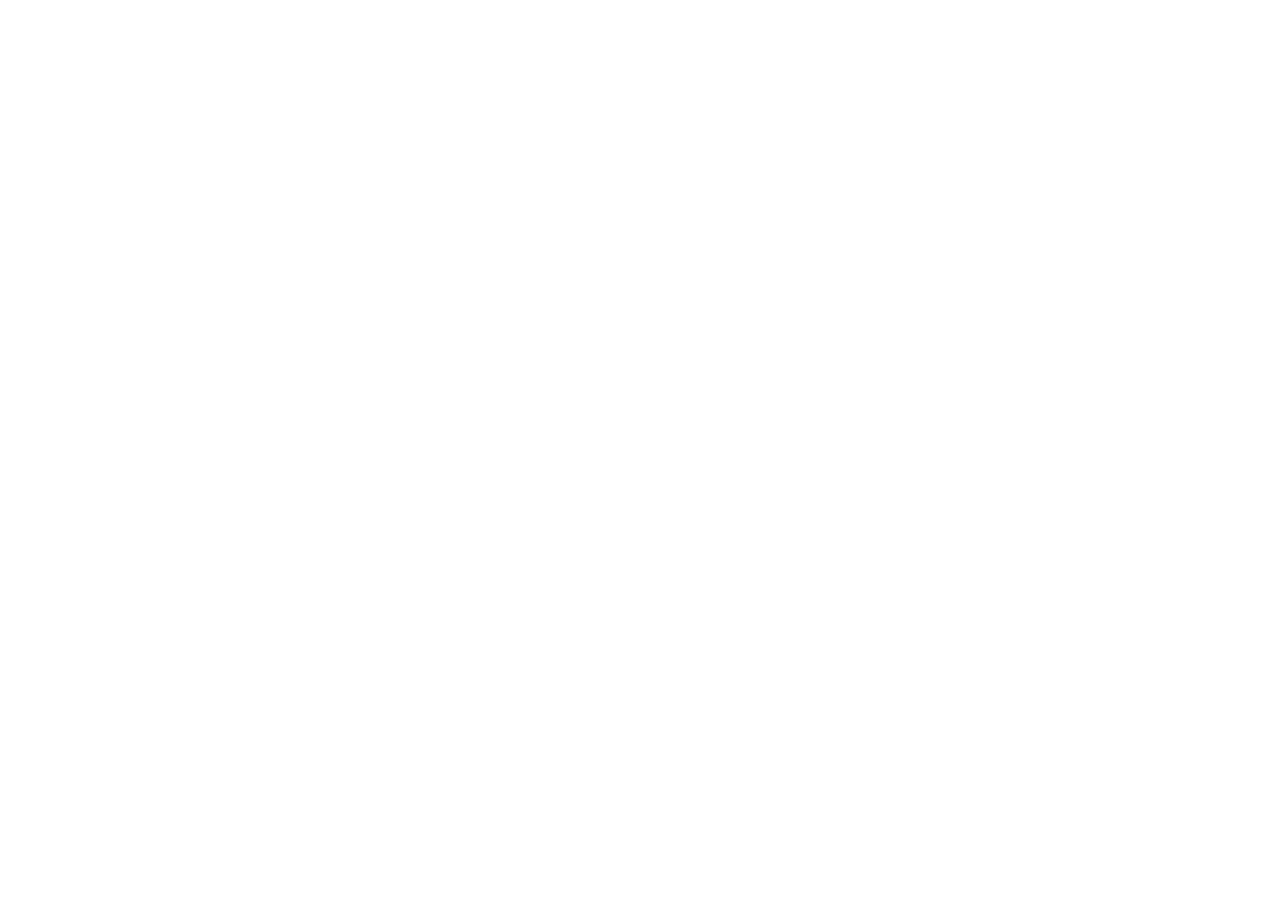
==== commit 4e691d1d: "Redirect to steam" ====
--- a/index.html
+++ b/index.html
@@ -8,7 +8,7 @@
 </head>
 <body>
     <script>
-        window.location.href = "/presskit/";
+        window.location.href = "https://store.steampowered.com/app/1438480/";
     </script>
 </body>
 </html>